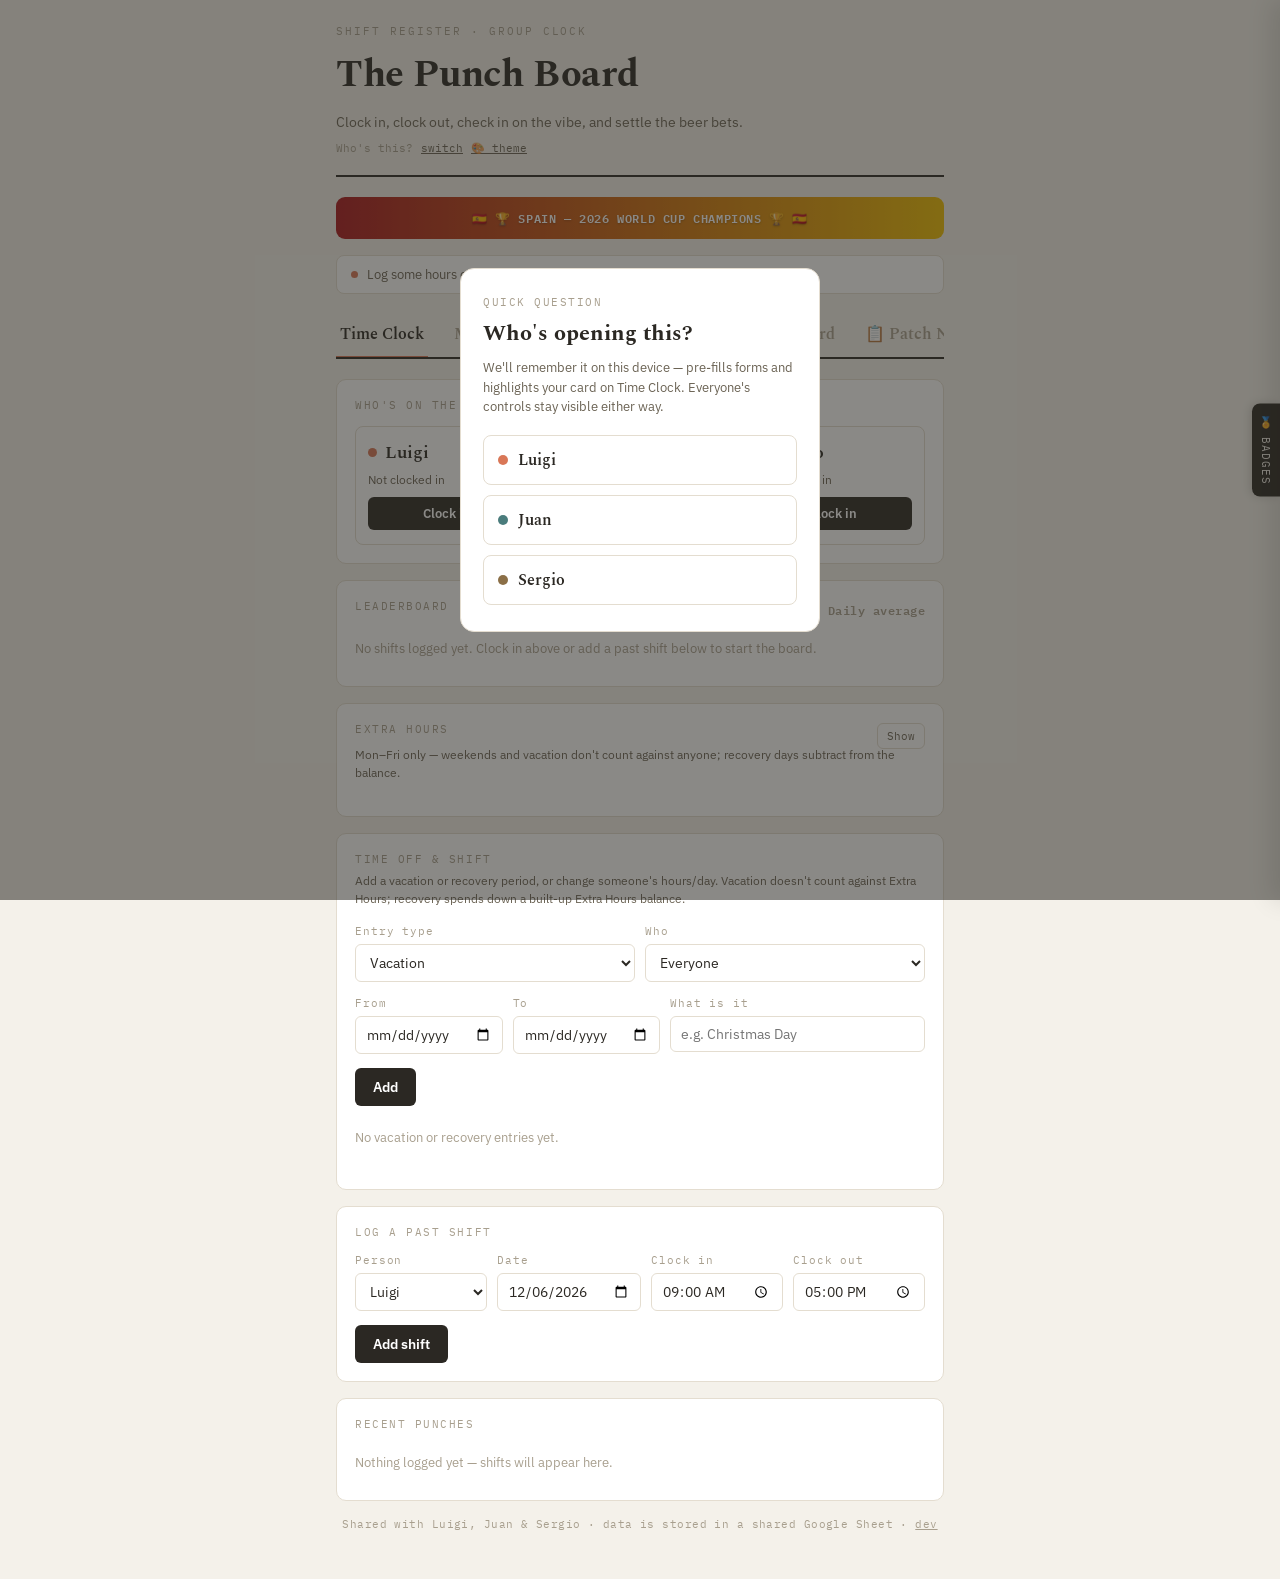
==== index.html @ 7b1d25f5 "Add files via upload" ====
<!DOCTYPE html>
<html lang="en">
<head>
<meta charset="UTF-8" />
<meta name="viewport" content="width=device-width, initial-scale=1.0" />
<title>The Punch Board</title>
<link rel="preconnect" href="https://fonts.googleapis.com">
<link rel="preconnect" href="https://fonts.gstatic.com" crossorigin>
<link href="https://fonts.googleapis.com/css2?family=IBM+Plex+Mono:wght@500;600&family=IBM+Plex+Sans:wght@400;500;600&family=Spectral:wght@600;700&display=swap" rel="stylesheet">
<script>
(function () {
  try {
    var t = localStorage.getItem('punchboard-theme');
    if (t && t !== 'classic') document.documentElement.setAttribute('data-theme', t);
  } catch (e) {}
})();
</script>
<link rel="stylesheet" href="styles.css">
</head>
<body>
<div class="page">

  <div id="config-banner" class="config-banner" style="display:none;"></div>

  <header>
    <div class="eyebrow">SHIFT REGISTER · GROUP CLOCK</div>
    <h1 id="app-title">The Punch Board<span id="mastery-badge" style="display:none;" title="Every badge earned, by everyone."> 🏅</span></h1>
    <div class="sub">Clock in, clock out, check in on the vibe, and settle the beer bets.</div>
    <div class="whoami-row">
      <span id="whoami-text">—</span>
      <button class="whoami-switch" id="whoami-switch-btn">switch</button>
      <button class="whoami-switch" id="theme-switch-btn">🎨 theme</button>
    </div>
  </header>

  <div class="champion-banner" id="champion-banner">🇪🇸 🏆 SPAIN — 2026 WORLD CUP CHAMPIONS 🏆 🇪🇸</div>
  <div class="birthday-banner" id="birthday-banner" style="display:none;"></div>

  <div class="pulse-banner">
    <span class="pulse-dot"></span>
    <span class="pulse-text" id="pulse-text">Loading crew pulse…</span>
  </div>

  <div class="main-tabs">
    <div class="main-tab active" id="tab-time">Time Clock</div>
    <div class="main-tab" id="tab-mood">Mood Tracker<span class="tab-dot" id="mood-tab-dot"></span></div>
    <div class="main-tab" id="tab-awards">Crew Awards</div>
    <div class="main-tab" id="tab-bets">🎯 Wager Board</div>
    <div class="main-tab" id="tab-patchnotes">📋 Patch Notes</div>
    <div class="main-tab" id="tab-support">🎫 Support</div>
    <div class="main-tab" id="tab-vault">Misc</div>
  </div>

  <!-- ===================== TIME CLOCK ===================== -->
  <div class="view active" id="view-time">

    <section class="panel">
      <div class="panel-label">WHO'S ON THE CLOCK</div>
      <div class="person-row" id="person-row"></div>
    </section>

    <section class="panel">
      <div class="leader-header-row">
        <div class="panel-label">LEADERBOARD</div>
        <div class="toggle-group">
          <button class="toggle-btn active" id="toggle-lifetime">Lifetime</button>
          <button class="toggle-btn" id="toggle-month">This month</button>
          <button class="toggle-btn" id="toggle-ytd">Year to date</button>
          <button class="toggle-btn" id="toggle-average">Daily average</button>
        </div>
      </div>
      <div id="leaderboard"></div>
    </section>

    <section class="panel">
      <div class="leader-header-row">
        <div class="panel-label">EXTRA HOURS</div>
        <button class="archive-btn" id="overtime-toggle-btn">Show</button>
      </div>
      <div class="panel-sub">Mon–Fri only — weekends and vacation don't count against anyone; recovery days subtract from the balance.</div>
      <div id="overtime-content" style="display:none;">
        <div class="toggle-group" id="overtime-period-toggle" style="margin-bottom:14px;">
          <button class="toggle-btn active" data-period="thisMonth">This month</button>
          <button class="toggle-btn" data-period="lastMonth">Last month</button>
          <button class="toggle-btn" data-period="ytd">Year to date</button>
        </div>
        <div id="overtime-rows"></div>
      </div>
    </section>

    <section class="panel">
      <div class="panel-label">TIME OFF &amp; SHIFT</div>
      <div class="panel-sub">Add a vacation or recovery period, or change someone's hours/day. Vacation doesn't count against Extra Hours; recovery spends down a built-up Extra Hours balance.</div>
      <div class="form-row">
        <div class="form-field">
          <label class="form-label">Entry type</label>
          <select id="entry-type-input">
            <option value="vacation">Vacation</option>
            <option value="recovery">Recovery hours</option>
            <option value="shift">Shift change (hours/day)</option>
          </select>
        </div>
        <div class="form-field">
          <label class="form-label">Who</label>
          <select id="entry-person-input">
            <option value="All">Everyone</option>
            <option value="Luigi">Luigi</option>
            <option value="Juan">Juan</option>
            <option value="Sergio">Sergio</option>
          </select>
        </div>
      </div>

      <div id="entry-fields-timeoff" class="form-row">
        <div class="form-field">
          <label class="form-label">From</label>
          <input type="date" id="holiday-start-input" />
        </div>
        <div class="form-field">
          <label class="form-label">To</label>
          <input type="date" id="holiday-end-input" />
        </div>
        <div class="form-field" style="flex: 2 1 200px;">
          <label class="form-label">What is it</label>
          <input type="text" id="holiday-label-input" placeholder="e.g. Christmas Day" />
        </div>
      </div>

      <div id="entry-fields-shift" class="form-row" style="display:none;">
        <div class="form-field">
          <label class="form-label">New hours/day</label>
          <input type="number" id="shift-hours-input" min="1" max="24" step="0.5" value="8" />
        </div>
        <div class="form-field">
          <label class="form-label">Effective</label>
          <select id="shift-effective-input">
            <option value="now">From today onward</option>
            <option value="past">Starting from a past date</option>
          </select>
        </div>
        <div class="form-field" id="shift-past-date-field" style="display:none;">
          <label class="form-label">Start date</label>
          <input type="date" id="shift-past-date-input" />
        </div>
      </div>

      <button class="add-btn" id="add-entry-btn">Add</button>
      <div id="holiday-list" style="margin-top:14px;"></div>
      <div id="shift-list" style="margin-top:14px;"></div>
    </section>

    <section class="panel">
      <div class="panel-label">LOG A PAST SHIFT</div>
      <div class="form-row">
        <div class="form-field">
          <label class="form-label">Person</label>
          <select id="manual-person">
            <option value="Luigi">Luigi</option>
            <option value="Juan">Juan</option>
            <option value="Sergio">Sergio</option>
          </select>
        </div>
        <div class="form-field">
          <label class="form-label">Date</label>
          <input type="date" id="manual-date" />
        </div>
        <div class="form-field">
          <label class="form-label">Clock in</label>
          <input type="time" id="manual-start" value="09:00" />
        </div>
        <div class="form-field">
          <label class="form-label">Clock out</label>
          <input type="time" id="manual-end" value="17:00" />
        </div>
      </div>
      <button class="add-btn" id="add-shift-btn">Add shift</button>
    </section>

    <section class="panel">
      <div class="panel-label">RECENT PUNCHES</div>
      <div id="recent-log"></div>
    </section>

  </div>

  <!-- ===================== MOOD TRACKER ===================== -->
  <div class="view" id="view-mood">

    <div class="nudge-card" id="mood-nudge-card">
      <span class="nudge-text" id="mood-nudge-text">You haven't checked in today — 10 seconds, three taps.</span>
      <button class="nudge-dismiss" id="mood-nudge-dismiss" title="Dismiss for today">✕</button>
    </div>

    <section class="panel">
      <div class="panel-label">TODAY'S CHECK-IN</div>
      <div class="person-tabs" id="mood-person-tabs"></div>

      <div class="rating-block">
        <div class="rating-head"><span class="rating-title">Energy</span><span class="rating-hint">wiped out → wired</span></div>
        <div class="rating-scale" id="scale-energy"></div>
      </div>
      <div class="rating-block">
        <div class="rating-head"><span class="rating-title">Stress</span><span class="rating-hint">calm → frazzled</span></div>
        <div class="rating-scale" id="scale-stress"></div>
      </div>
      <div class="rating-block">
        <div class="rating-head"><span class="rating-title">Happiness</span><span class="rating-hint">rough → great</span></div>
        <div class="rating-scale" id="scale-happiness"></div>
      </div>

      <div class="mood-result">
        <div class="mood-score" id="mood-score">—</div>
        <div class="mood-label-wrap">
          <div class="mood-word" id="mood-word">Rate all three to see today's mood</div>
          <div class="mood-formula">avg(energy, happiness, 6 − stress)</div>
        </div>
      </div>
      <button class="add-btn" id="save-checkin-btn">Save today's check-in</button>
    </section>

    <section class="panel">
      <div class="panel-label">LOG A PAST DAY</div>
      <div class="panel-sub">Forgot yesterday? Log it here — same three ratings, any date.</div>
      <div class="form-row">
        <div class="form-field">
          <label class="form-label">Person</label>
          <select id="backfill-person">
            <option>Luigi</option><option>Juan</option><option>Sergio</option>
          </select>
        </div>
        <div class="form-field">
          <label class="form-label">Date</label>
          <input type="date" id="backfill-date" />
        </div>
      </div>
      <div class="form-row">
        <div class="form-field">
          <label class="form-label">Energy</label>
          <div class="mini-scale" id="mini-energy"></div>
        </div>
        <div class="form-field">
          <label class="form-label">Stress</label>
          <div class="mini-scale" id="mini-stress"></div>
        </div>
        <div class="form-field">
          <label class="form-label">Happiness</label>
          <div class="mini-scale" id="mini-happiness"></div>
        </div>
      </div>
      <button class="add-btn" id="backfill-btn">Save day</button>
    </section>

    <section class="panel">
      <div class="month-header-row">
        <div class="month-title" id="cal-month-title">—</div>
        <div class="month-avg">Shown avg: <b id="cal-avg">—</b> / 5</div>
      </div>
      <div class="panel-sub">Pick one, two, or all three — the calendar averages whoever's selected, per day.</div>
      <div class="filter-chips" id="filter-chips"></div>
      <div class="cal-grid" id="cal-grid"></div>
      <div class="legend">
        <div class="legend-item"><span class="legend-swatch" style="background:#E0503C"></span> Rough</div>
        <div class="legend-item"><span class="legend-swatch" style="background:#F2A03D"></span> Okay</div>
        <div class="legend-item"><span class="legend-swatch" style="background:#8FBF5C"></span> Good</div>
        <div class="legend-item"><span class="legend-swatch" style="background:#2E9B5C"></span> Great</div>
        <div class="legend-item"><span class="legend-swatch" style="background:#F0EBE1"></span> No check-in</div>
        <div class="legend-item"><span class="legend-swatch" style="background:#F2A03D; border-radius:50%; width:6px; height:6px;"></span> Holiday</div>
      </div>
    </section>

    <section class="panel">
      <div class="panel-label">LAST 7 DAYS · WHOLE CREW</div>
      <div id="strip-list"></div>
    </section>

  </div>

  <!-- ===================== CREW AWARDS ===================== -->
  <div class="view" id="view-awards">
    <section class="panel">
      <div class="panel-label">THIS MONTH'S SUPERLATIVES</div>
      <div class="panel-sub">Computed automatically from everyone's check-ins and punches.</div>
      <div id="awards-list"></div>
    </section>
    <section class="panel">
      <div class="panel-label">CHECK-IN STREAKS</div>
      <div class="panel-sub">Consecutive days logged, ending today.</div>
      <div id="streak-list"></div>
    </section>

    <section class="panel">
      <div class="leader-header-row">
        <div class="panel-label">RECAP</div>
        <div class="toggle-group">
          <button class="toggle-btn active" id="toggle-recap-week">This week</button>
          <button class="toggle-btn" id="toggle-recap-month">This month</button>
          <button class="toggle-btn" id="toggle-recap-ytd">Year to date</button>
        </div>
      </div>
      <div class="panel-sub" id="recap-range">Last 7 days</div>
      <div class="recap-grid" id="recap-grid"></div>
    </section>

    <section class="panel">
      <div class="panel-label">FACT OF THE DAY</div>
      <div class="fact-card">
        <span class="fact-icon">💡</span>
        <span class="fact-text" id="fact-of-day">Loading…</span>
      </div>
      <div style="display:flex; gap:8px; margin-top:10px;">
        <button class="archive-btn" id="fact-like-btn">👍 0</button>
        <button class="archive-btn" id="fact-dislike-btn">👎 0</button>
      </div>
    </section>

    <section class="panel">
      <div class="leader-header-row">
        <div class="panel-label">RANDOM ANIMAL</div>
        <button class="archive-btn" id="animal-pic-retry-btn">🔄 New photo</button>
      </div>
      <div class="animal-pic-wrap" id="animal-pic-wrap">
        <span class="empty-state">loading photo…</span>
      </div>
    </section>
  </div>

  <!-- ===================== WAGER BOARD (football bets + goals) ===================== -->
  <div class="view" id="view-bets">

    <section class="panel">
      <div class="panel-label">BEER SCOREBOARD</div>
      <div class="panel-sub">One round of beers per exact score guessed correctly. The World Cup winner guess alone is worth a full day of free beers.</div>
      <div id="bets-scoreboard"></div>
    </section>

    <section class="panel">
      <div class="panel-label">MATCHES · GUESS THE SCORE</div>
      <div class="panel-sub">Not just who wins — the exact final score. Enter the real result once the match ends.</div>
      <div id="match-list"></div>
    </section>

    <section class="panel">
      <div class="leader-header-row">
        <div class="panel-label" id="add-bet-label">ADD A MATCH</div>
        <button class="archive-btn" id="bet-type-toggle-btn">📝 Switch to custom bet</button>
      </div>
      <div class="panel-sub" id="add-bet-sub">For the semis, final, or anything else worth a bet.</div>

      <div id="football-add-fields">
        <div class="form-row">
          <div class="form-field">
            <label class="form-label">Team A</label>
            <input type="text" id="new-match-teamA" placeholder="e.g. France" />
          </div>
          <div class="form-field">
            <label class="form-label">Team B</label>
            <input type="text" id="new-match-teamB" placeholder="e.g. Morocco" />
          </div>
        </div>
      </div>

      <div id="custom-add-fields" style="display:none;">
        <div class="form-row">
          <div class="form-field" style="flex: 1 1 100%;">
            <label class="form-label">Question</label>
            <input type="text" id="new-match-question" placeholder="e.g. How many wins will the Lakers get this month?" />
          </div>
        </div>
      </div>

      <div class="form-row">
        <div class="form-field">
          <label class="form-label">Date / round</label>
          <input type="text" id="new-match-date" placeholder="e.g. Semifinal, Jul 15" />
        </div>
      </div>
      <button class="add-btn" id="add-match-btn">Add bet</button>
    </section>

    <div id="wc-winner-toggle-row" style="margin-bottom:16px;">
      <button class="archive-btn" id="wc-winner-toggle-btn">Show World Cup winner guess</button>
    </div>

    <div id="wc-winner-wrap">
      <section class="panel">
        <div class="panel-label">GUESS THE WORLD CUP WINNER</div>
        <div class="panel-sub">Worth a full day of free beers. Enter the real winner once the final's done.</div>
        <div id="winner-predict"></div>
        <div class="form-row" style="margin-top:6px;">
          <div class="form-field">
            <label class="form-label">Actual World Cup winner</label>
            <input type="text" id="actual-winner-input" placeholder="Enter once the final is played" />
          </div>
        </div>
        <div style="display:flex; gap:10px; align-items:center;">
          <button class="add-btn" id="save-winner-btn">Save winner</button>
          <button class="archive-btn" id="archive-winner-btn">Archive &amp; hide</button>
        </div>
        <div id="winner-result" style="margin-top:10px; font-size:13px; color: var(--muted);"></div>
        <div id="world-cup-history" style="margin-top:14px;"></div>
      </section>
    </div>

    <section class="panel">
      <div class="panel-label">🎯 GOAL TRACKER</div>
      <div class="panel-sub">Shared goals like "Audit 2026" — everyone logs their own progress, percentages update automatically.</div>
      <div class="form-row">
        <div class="form-field">
          <label class="form-label">Category</label>
          <input type="text" id="goal-category-input" list="goal-category-datalist" placeholder="e.g. Certifications" />
          <datalist id="goal-category-datalist"></datalist>
        </div>
        <div class="form-field">
          <label class="form-label">Type</label>
          <select id="goal-mode-input">
            <option value="completion">Completion (x of y)</option>
            <option value="target">Target number</option>
          </select>
        </div>
      </div>
      <div class="form-row">
        <div class="form-field" style="flex: 2 1 200px;">
          <label class="form-label">Goal name</label>
          <input type="text" id="goal-name-input" placeholder="e.g. Audit 2026" />
        </div>
        <div class="form-field">
          <label class="form-label">Unit (optional)</label>
          <input type="text" id="goal-unit-input" placeholder="e.g. hours, $, reps" />
        </div>
      </div>
      <button class="add-btn" id="add-goal-btn">Add goal</button>

      <div class="panel-label" style="margin-top:20px; margin-bottom:8px;">📊 PROGRESS CHART</div>
      <div id="goal-chart"></div>

      <div style="display:flex; gap:8px; margin-top:18px;">
        <button class="archive-btn" id="goal-expand-all-btn">Expand all</button>
        <button class="archive-btn" id="goal-collapse-all-btn">Collapse all</button>
      </div>
      <div id="goal-list" style="margin-top:10px;"></div>
      <button class="archive-btn" id="toggle-archived-goals-btn" style="margin-top:10px;">Show archived goals</button>
      <div id="archived-goal-list" style="margin-top:12px; display:none;"></div>
    </section>

  </div>

  <!-- ===================== PATCH NOTES ===================== -->
  <div class="view" id="view-patchnotes">
    <section class="panel">
      <div class="panel-label">📋 PATCH NOTES</div>
      <div class="panel-sub">A running log of what's changed in The Punch Board, so nobody has to wonder "wait, when did that show up?"</div>
      <div class="form-row">
        <div class="form-field">
          <label class="form-label">Category</label>
          <input type="text" id="patch-category-input" list="patch-category-datalist" placeholder="e.g. Features" />
          <datalist id="patch-category-datalist"></datalist>
        </div>
        <div class="form-field">
          <label class="form-label">Date</label>
          <input type="date" id="patch-date-input" />
        </div>
      </div>
      <div class="form-row">
        <div class="form-field" style="flex: 1 1 100%;">
          <label class="form-label">Title</label>
          <input type="text" id="patch-title-input" placeholder="e.g. Added holiday tracking" />
        </div>
      </div>
      <div class="form-row">
        <div class="form-field" style="flex: 1 1 100%;">
          <label class="form-label">Details</label>
          <textarea id="patch-details-input" rows="3" placeholder="What changed, one line per item is fine" style="border:1px solid var(--line); border-radius:6px; padding:8px 10px; font-size:14px; font-family:'IBM Plex Sans',sans-serif; width:100%; resize:vertical;"></textarea>
        </div>
      </div>
      <div style="display:flex; gap:10px; align-items:center;">
        <button class="add-btn" id="add-patch-btn">Add patch note</button>
        <button class="archive-btn" id="cancel-patch-edit-btn" style="display:none;">Cancel edit</button>
      </div>
      <div style="display:flex; gap:8px; margin-top:16px;">
        <button class="archive-btn" id="patch-expand-all-btn">Expand all</button>
        <button class="archive-btn" id="patch-collapse-all-btn">Collapse all</button>
      </div>
      <div id="patch-notes-list" style="margin-top:10px;"></div>
    </section>
  </div>

  <!-- ===================== SUPPORT (tickets + suggestions) ===================== -->
  <div class="view" id="view-support">

    <section class="panel">
      <div class="leader-header-row">
        <div class="panel-label">🎫 TICKET LOG</div>
        <button class="archive-btn" id="ticket-log-toggle-btn">Show</button>
      </div>
      <div class="panel-sub">Hit a problem and figured it out? Log it here — question stays visible, tap it to reveal how it got solved.</div>
      <div id="ticket-log-content" style="display:none;">
        <div class="form-row">
          <div class="form-field">
            <label class="form-label">Category</label>
            <input type="text" id="ticket-category-input" list="ticket-category-datalist" placeholder="e.g. Login issues" />
            <datalist id="ticket-category-datalist"></datalist>
          </div>
          <div class="form-field">
            <label class="form-label">Who</label>
            <select id="ticket-person-input">
              <option value="Luigi">Luigi</option>
              <option value="Juan">Juan</option>
              <option value="Sergio">Sergio</option>
            </select>
          </div>
        </div>
        <div class="form-row">
          <div class="form-field" style="flex: 1 1 100%;">
            <label class="form-label">The issue</label>
            <input type="text" id="ticket-issue-input" placeholder="e.g. Clock-in button froze on Sergio's phone" />
          </div>
        </div>
        <div class="form-row">
          <div class="form-field" style="flex: 1 1 100%;">
            <label class="form-label">How it was solved</label>
            <textarea id="ticket-resolution-input" rows="3" placeholder="What fixed it" style="border:1px solid var(--line); border-radius:6px; padding:8px 10px; font-size:14px; font-family:'IBM Plex Sans',sans-serif; width:100%; resize:vertical;"></textarea>
          </div>
        </div>
        <div style="display:flex; gap:10px; align-items:center;">
          <button class="add-btn" id="add-ticket-btn">Log ticket</button>
          <button class="archive-btn" id="cancel-ticket-edit-btn" style="display:none;">Cancel edit</button>
        </div>
        <div style="display:flex; gap:8px; margin-top:16px;">
          <button class="archive-btn" id="ticket-expand-all-btn">Expand all</button>
          <button class="archive-btn" id="ticket-collapse-all-btn">Collapse all</button>
        </div>
        <div id="ticket-list" style="margin-top:10px;"></div>
      </div>
    </section>

    <section class="panel">
      <div class="panel-label">💡 SUGGESTION BOX</div>
      <div class="panel-sub">Got an idea for a new feature? Drop it here — nobody has to wonder if it got lost in a group chat.</div>
      <div class="form-row">
        <div class="form-field">
          <label class="form-label">Who</label>
          <select id="suggestion-person-input">
            <option value="Luigi">Luigi</option>
            <option value="Juan">Juan</option>
            <option value="Sergio">Sergio</option>
          </select>
        </div>
      </div>
      <div class="form-row">
        <div class="form-field" style="flex: 1 1 100%;">
          <label class="form-label">Suggestion</label>
          <textarea id="suggestion-text-input" rows="2" placeholder="e.g. Add a dark mode" style="border:1px solid var(--line); border-radius:6px; padding:8px 10px; font-size:14px; font-family:'IBM Plex Sans',sans-serif; width:100%; resize:vertical;"></textarea>
        </div>
      </div>
      <button class="add-btn" id="add-suggestion-btn">Add suggestion</button>
      <div id="suggestion-list" style="margin-top:16px;"></div>
      <button class="archive-btn" id="toggle-done-suggestions-btn" style="margin-top:10px;">Show done suggestions</button>
      <div id="done-suggestion-list" style="margin-top:12px; display:none;"></div>
    </section>

  </div>

  <!-- ===================== MISC ===================== -->
  <div class="view" id="view-vault">

    <div id="vault-unlocked">

      <section class="panel">
        <div class="panel-label">🧪 ALPHA: DECISION ROULETTE</div>
        <div class="panel-sub">Experimental — nothing here is saved yet, this is just a quick spin. Type a decision, hit spin, one of the options gets picked.</div>
        <div class="form-row">
          <div class="form-field" style="flex: 1 1 100%;">
            <label class="form-label">Who's in the spin?</label>
            <div id="roulette-people-checks" style="display:flex; gap:16px; flex-wrap:wrap; margin-top:2px;"></div>
          </div>
        </div>
        <div class="form-row">
          <div class="form-field" style="flex: 2 1 200px;">
            <label class="form-label">Add a custom option (optional)</label>
            <input type="text" id="roulette-custom-input" placeholder="e.g. Pizza" />
          </div>
        </div>
        <button class="archive-btn" id="roulette-add-custom-btn">Add option</button>
        <div id="roulette-custom-list" style="margin-top:10px;"></div>
        <div class="form-row" style="margin-top:12px;">
          <div class="form-field" style="flex: 1 1 100%;">
            <label class="form-label">What's the decision?</label>
            <input type="text" id="roulette-question-input" placeholder="e.g. Who takes out the trash tonight" />
          </div>
        </div>
        <button class="add-btn" id="roulette-spin-btn">Spin</button>
        <div id="roulette-result" style="margin-top:16px;"></div>
      </section>

      <section class="panel">
        <div class="panel-label">🧪 ALPHA: QUICK POLL</div>
        <div class="panel-sub">Experimental — for quick crew decisions. Everyone can vote, results update live.</div>
        <div class="form-row">
          <div class="form-field" style="flex: 1 1 100%;">
            <label class="form-label">Question</label>
            <input type="text" id="poll-question-input" placeholder="e.g. Pizza or tacos Friday?" />
          </div>
        </div>
        <div class="form-row">
          <div class="form-field">
            <label class="form-label">Option 1</label>
            <input type="text" id="poll-option-0-input" placeholder="e.g. Pizza" />
          </div>
          <div class="form-field">
            <label class="form-label">Option 2</label>
            <input type="text" id="poll-option-1-input" placeholder="e.g. Tacos" />
          </div>
        </div>
        <div class="form-row">
          <div class="form-field">
            <label class="form-label">Option 3 (optional)</label>
            <input type="text" id="poll-option-2-input" placeholder="" />
          </div>
          <div class="form-field">
            <label class="form-label">Option 4 (optional)</label>
            <input type="text" id="poll-option-3-input" placeholder="" />
          </div>
        </div>
        <button class="add-btn" id="add-poll-btn">Create poll</button>
        <div id="poll-list" style="margin-top:16px;"></div>
        <button class="archive-btn" id="toggle-closed-polls-btn" style="margin-top:10px;">Show closed polls</button>
        <div id="closed-poll-list" style="margin-top:12px; display:none;"></div>
      </section>

    </div>

  </div>

  <footer id="app-footer">Shared with Luigi, Juan &amp; Sergio · data is stored in a shared Google Sheet · <a href="dev.html" style="color:inherit; text-decoration:underline;">dev</a></footer>
</div>

<div class="identity-modal" id="identity-modal">
  <div class="identity-card">
    <div class="identity-eyebrow">QUICK QUESTION</div>
    <div class="identity-title">Who's opening this?</div>
    <div class="identity-sub">We'll remember it on this device — pre-fills forms and highlights your card on Time Clock. Everyone's controls stay visible either way.</div>
    <div class="identity-options" id="identity-options"></div>
  </div>
</div>

<div class="identity-modal" id="theme-modal">
  <div class="identity-card">
    <div class="identity-eyebrow">APPEARANCE</div>
    <div class="identity-title">Pick a theme</div>
    <div class="identity-sub">Just for you, on this device — everyone can pick their own without affecting anyone else.</div>
    <div class="identity-options" id="theme-options"></div>
    <button class="egg-close-btn" id="theme-modal-close-btn" style="margin-top:14px; width:100%;">Close</button>
  </div>
</div>

<div class="egg-modal" id="egg-modal">
  <div class="egg-card">
    <div class="egg-eyebrow" id="egg-eyebrow">🏅 BADGE EARNED</div>
    <div class="egg-title" id="egg-title">Nice work.</div>
    <div class="egg-message" id="egg-message">—</div>
    <button class="egg-close-btn" id="egg-close-btn">Close</button>
  </div>
</div>

<button class="egg-drawer-toggle" id="egg-drawer-toggle">🏅 BADGES</button>
<button class="missing-days-ribbon left" id="missing-days-ribbon-left" style="display:none;"></button>
<button class="missing-days-ribbon right" id="missing-days-ribbon-right" style="display:none;"></button>
<div class="egg-drawer" id="egg-drawer">
  <div class="egg-drawer-head">
    <div class="egg-drawer-title">Badges</div>
    <button class="egg-drawer-close" id="egg-drawer-close">✕</button>
  </div>
  <div class="egg-drawer-sub">10 crew badges, earned through real stats — hours logged, streaks, beers won, and more. Dots show who's earned each one; tap "Show progress" to see how close everyone is.</div>
  <div id="mastery-drawer-banner" style="display:none;"></div>
  <div id="egg-drawer-list"></div>
</div>

<script src="core.js" defer></script>
<script src="timeclock-mood.js" defer></script>
<script src="awards-wager.js" defer></script>
<script src="misc-support.js" defer></script>
<script src="goals-eggs2-init.js" defer></script>
</body>
</html>
---- styles.css ----
/* The Punch Board — stylesheet, split out of index.html for size/maintainability. */

  :root {
    --bg: #F4F1EA;
    --ink: #2B2823;
    --muted: #6B6354;
    --faint: #A89F8E;
    --line: #E4DDD0;
    --track: #F0EBE1;
    --luigi: #D97757;
    --juan: #4A7C7C;
    --sergio: #8B6F47;
  }
  /* Alternate themes — swap the page's core palette only (backgrounds,
     text, borders). Person colors stay constant across all themes so
     everyone's still instantly recognizable. Picked per-device via
     localStorage, so each person can choose their own without
     affecting anyone else. */
  html[data-theme="ocean"] {
    --bg: #EEF3F5; --ink: #1F3A4D; --muted: #52707F; --faint: #94ADB8;
    --line: #D3E1E6; --track: #E3EDF0;
  }
  html[data-theme="forest"] {
    --bg: #EFF3EC; --ink: #223626; --muted: #55705C; --faint: #9CB39F;
    --line: #D6E2D3; --track: #E6EEE3;
  }
  html[data-theme="sunset"] {
    --bg: #FBF0EA; --ink: #4A2A22; --muted: #8C6154; --faint: #C7A395;
    --line: #F0DAD0; --track: #F6E7DF;
  }
  * { box-sizing: border-box; }
  body {
    margin: 0;
    font-family: 'IBM Plex Sans', Arial, sans-serif;
    background: var(--bg);
    color: var(--ink);
  }
  .page {
    max-width: 640px;
    margin: 0 auto;
    padding: 24px 16px 48px;
  }
  header {
    margin-bottom: 20px;
    padding-bottom: 20px;
    border-bottom: 2px solid var(--ink);
  }
  .eyebrow {
    font-family: 'IBM Plex Mono', monospace;
    font-size: 11px;
    letter-spacing: 0.18em;
    color: var(--faint);
    margin-bottom: 8px;
  }
  h1 {
    font-family: 'Spectral', Georgia, serif;
    font-size: 38px;
    font-weight: 700;
    margin: 0 0 8px 0;
    letter-spacing: -0.01em;
  }
  .sub { font-size: 14px; color: var(--muted); line-height: 1.5; }

  /* top-level app switcher */
  .main-tabs {
    display: flex; gap: 0; margin-bottom: 20px; border-bottom: 2px solid var(--ink);
    overflow-x: auto;
  }
  .main-tab {
    padding: 10px 4px; margin-right: 22px; font-family: 'Spectral', Georgia, serif;
    font-size: 16px; font-weight: 600; color: var(--faint); cursor: pointer;
    border-bottom: 3px solid transparent; margin-bottom: -2px; transition: color 0.15s ease;
    white-space: nowrap;
  }
  .main-tab.active { color: var(--ink); border-bottom-color: var(--luigi); }
  .view { display: none; }
  .view.active { display: block; }

  .panel {
    background: #FFFFFF;
    border: 1px solid var(--line);
    border-radius: 10px;
    padding: 18px;
    margin-bottom: 16px;
  }
  .panel-label {
    font-family: 'IBM Plex Mono', monospace;
    font-size: 11px;
    letter-spacing: 0.14em;
    color: var(--faint);
    margin-bottom: 14px;
  }
  .panel-sub { font-size: 12px; color: var(--muted); margin: -8px 0 16px; line-height: 1.5; }

  .person-row { display: flex; gap: 10px; flex-wrap: wrap; }
  .person-card {
    flex: 1 1 140px;
    min-width: 140px;
    border: 1.5px solid var(--line);
    border-radius: 8px;
    padding: 12px 12px 14px;
    display: flex;
    flex-direction: column;
    gap: 6px;
    transition: background 0.2s ease, border-color 0.2s ease;
  }
  .person-name {
    font-family: 'Spectral', Georgia, serif;
    font-size: 18px;
    font-weight: 600;
    display: flex;
    align-items: center;
    gap: 8px;
  }
  .dot { width: 9px; height: 9px; border-radius: 50%; display: inline-block; flex-shrink: 0; }
  .shift-info { font-size: 12px; color: var(--muted); }
  .shift-elapsed {
    font-family: 'IBM Plex Mono', monospace;
    font-size: 20px;
    font-weight: 600;
    margin: 2px 0 4px;
  }
  .action-btn {
    border: none;
    border-radius: 6px;
    color: #fff;
    font-size: 13px;
    font-weight: 600;
    padding: 8px 12px;
    cursor: pointer;
    margin-top: 4px;
    transition: transform 0.12s ease;
    font-family: inherit;
  }
  .action-btn:active { transform: scale(0.97) translateY(1px); }

  .leader-header-row {
    display: flex;
    justify-content: space-between;
    align-items: center;
    margin-bottom: 4px;
  }
  .toggle-group { display: flex; gap: 14px; flex-wrap: wrap; row-gap: 6px; }
  .toggle-btn {
    background: none;
    border: none;
    border-bottom: 2px solid transparent;
    font-size: 12px;
    font-weight: 600;
    letter-spacing: 0.04em;
    padding: 0 0 4px;
    cursor: pointer;
    font-family: 'IBM Plex Mono', monospace;
    color: var(--faint);
    transition: color 0.2s ease, border-color 0.2s ease;
  }
  .toggle-btn.active { color: var(--ink); border-color: var(--ink); }

  .leaderboard-list { display: flex; flex-direction: column; gap: 16px; }
  .leader-row { display: flex; gap: 12px; align-items: flex-start; }
  .leader-rank {
    font-family: 'Spectral', Georgia, serif;
    font-size: 22px;
    font-weight: 700;
    color: #D9D2C4;
    width: 24px;
    text-align: right;
    flex-shrink: 0;
    padding-top: 2px;
  }
  .leader-main { flex: 1; }
  .leader-top-line {
    display: flex;
    justify-content: space-between;
    align-items: baseline;
    margin-bottom: 6px;
  }
  .leader-name { font-family: 'Spectral', Georgia, serif; font-size: 17px; font-weight: 600; }
  .leader-value { font-family: 'IBM Plex Mono', monospace; font-size: 15px; font-weight: 600; }
  .leader-suffix { font-size: 11px; color: var(--faint); font-weight: 400; }
  .bar-track { height: 6px; background: var(--track); border-radius: 3px; overflow: hidden; }
  .bar-fill { height: 100%; border-radius: 3px; transition: width 0.6s cubic-bezier(0.22,1,0.36,1); }
  .leader-meta {
    font-size: 11px; color: var(--faint); margin-top: 6px;
    font-family: 'IBM Plex Mono', monospace;
  }

  .empty-state { font-size: 13px; color: var(--faint); line-height: 1.6; padding: 8px 0; }

  .form-row { display: flex; gap: 10px; flex-wrap: wrap; margin-bottom: 14px; }
  .form-field { display: flex; flex-direction: column; gap: 6px; flex: 1 1 120px; }
  .form-label {
    font-size: 11px; letter-spacing: 0.08em; color: var(--faint);
    font-family: 'IBM Plex Mono', monospace;
  }
  select, input {
    border: 1px solid var(--line);
    border-radius: 6px;
    padding: 8px 10px;
    font-size: 14px;
    font-family: 'IBM Plex Sans', sans-serif;
    background: #fff;
    color: var(--ink);
    width: 100%;
  }
  .add-btn {
    border: none; border-radius: 6px; background: var(--ink); color: #fff;
    font-size: 14px; font-weight: 600; padding: 10px 18px; cursor: pointer;
    font-family: inherit;
  }
  .add-btn:disabled { opacity: 0.5; cursor: default; }

  .log-list { display: flex; flex-direction: column; gap: 2px; }
  .log-row {
    display: flex; align-items: center; gap: 10px; padding: 8px 6px;
    border-radius: 6px; font-size: 13px; transition: background 0.15s ease;
  }
  .log-row:hover { background: #FAF6EF; }
  .log-dot { width: 8px; height: 8px; border-radius: 50%; flex-shrink: 0; }
  .log-person { font-weight: 600; width: 60px; flex-shrink: 0; }
  .log-date {
    color: var(--faint); width: 52px; font-family: 'IBM Plex Mono', monospace;
    font-size: 12px; flex-shrink: 0;
  }
  .log-times { flex: 1; font-family: 'IBM Plex Mono', monospace; font-size: 12px; color: var(--muted); }
  .log-duration { font-family: 'IBM Plex Mono', monospace; font-weight: 600; font-size: 13px; }
  .delete-btn {
    background: none; border: none; color: #D9D2C4; cursor: pointer;
    font-size: 13px; padding: 0 2px; flex-shrink: 0;
  }

  footer {
    text-align: center; font-size: 11px; color: var(--faint);
    font-family: 'IBM Plex Mono', monospace; letter-spacing: 0.04em; margin-top: 8px;
  }

  .config-banner {
    background: #FFF4E6; border: 1px solid #F0C896; border-radius: 8px;
    padding: 14px 16px; margin-bottom: 16px; font-size: 13px; line-height: 1.6;
  }
  .config-banner code {
    background: #FAEFE0; padding: 2px 5px; border-radius: 4px; font-size: 12px;
  }

  @keyframes pulse-dot { 0%, 100% { opacity: 1; } 50% { opacity: 0.3; } }
  .pulsing { animation: pulse-dot 1.6s ease-in-out infinite; }

  /* mood tracker */
  .person-tabs { display: flex; gap: 8px; margin-bottom: 18px; }
  .person-tab {
    flex: 1; text-align: center; padding: 8px 6px; border-radius: 7px;
    border: 1.5px solid var(--line); background: #fff; cursor: pointer;
    font-family: 'Spectral', Georgia, serif; font-weight: 600; font-size: 14px;
    color: var(--muted); transition: all 0.15s ease;
  }
  .person-tab.active { color: #fff; border-color: transparent; }

  .rating-block { margin-bottom: 18px; }
  .rating-head { display: flex; justify-content: space-between; align-items: baseline; margin-bottom: 8px; }
  .rating-title { font-size: 13px; font-weight: 600; }
  .rating-hint { font-size: 11px; color: var(--faint); font-family: 'IBM Plex Mono', monospace; }
  .rating-scale { display: flex; gap: 6px; }
  .rating-dot {
    flex: 1; height: 34px; border-radius: 7px; border: 1.5px solid var(--line);
    background: #fff; cursor: pointer; font-size: 15px; display: flex;
    align-items: center; justify-content: center; transition: all 0.15s ease;
  }
  .rating-dot.selected { border-color: transparent; color: #fff; transform: translateY(-1px); }

  .mood-result {
    display: flex; align-items: center; gap: 14px; padding: 14px;
    background: var(--track); border-radius: 8px; margin: 4px 0 14px;
  }
  .mood-score {
    font-family: 'Spectral', Georgia, serif; font-size: 30px; font-weight: 700;
    width: 60px; text-align: center; flex-shrink: 0;
  }
  .mood-label-wrap { flex: 1; }
  .mood-word { font-weight: 600; font-size: 14px; margin-bottom: 2px; }
  .mood-formula { font-size: 11px; color: var(--faint); font-family: 'IBM Plex Mono', monospace; }

  .mini-scale { display: flex; gap: 6px; }
  .mini-dot {
    flex: 1; height: 30px; border-radius: 6px; border: 1.5px solid var(--line);
    background: #fff; cursor: pointer; font-size: 13px; display: flex;
    align-items: center; justify-content: center; transition: all 0.15s ease;
  }
  .mini-dot.selected { border-color: transparent; color: #fff; }

  .month-header-row { display: flex; justify-content: space-between; align-items: center; margin-bottom: 10px; }
  .month-title { font-family: 'Spectral', Georgia, serif; font-size: 16px; font-weight: 600; }
  .month-avg { font-family: 'IBM Plex Mono', monospace; font-size: 12px; color: var(--muted); }
  .month-avg b { color: var(--ink); font-size: 14px; }

  .filter-chips { display: flex; gap: 8px; margin-bottom: 16px; flex-wrap: wrap; }
  .chip {
    padding: 6px 13px; border-radius: 999px; border: 1.5px solid var(--line);
    background: #fff; font-size: 12px; font-weight: 600; cursor: pointer;
    font-family: 'IBM Plex Mono', monospace; color: var(--muted); transition: all 0.15s ease;
  }
  .chip.selected { color: #fff; border-color: transparent; }

  .cal-grid { display: grid; grid-template-columns: repeat(7, 1fr); gap: 5px; }
  .cal-dow { font-size: 10px; text-align: center; color: var(--faint); font-family: 'IBM Plex Mono', monospace; padding-bottom: 2px; }
  .cal-cell {
    aspect-ratio: 1; border-radius: 6px; display: flex; align-items: center;
    justify-content: center; font-size: 11px; font-family: 'IBM Plex Mono', monospace;
    position: relative;
  }
  .cal-cell.empty { visibility: hidden; }
  .cal-cell.no-data { background: var(--track); color: var(--faint); }
  .cal-cell.today { box-shadow: inset 0 0 0 1.5px var(--ink); }

  .legend { display: flex; gap: 14px; margin-top: 14px; flex-wrap: wrap; }
  .legend-item { display: flex; align-items: center; gap: 5px; font-size: 11px; color: var(--muted); font-family: 'IBM Plex Mono', monospace; }
  .legend-swatch { width: 10px; height: 10px; border-radius: 3px; }

  .heatmap-dow-row, .heatmap-row { display: flex; align-items: center; gap: 4px; margin-bottom: 4px; }
  .heatmap-name-spacer, .heatmap-name { width: 56px; flex: 0 0 56px; font-size: 11px; font-family: 'IBM Plex Mono', monospace; color: var(--muted); }
  .heatmap-dow-label { flex: 1; text-align: center; font-size: 10px; color: var(--faint); font-family: 'IBM Plex Mono', monospace; }
  .heatmap-cell {
    flex: 1;
    height: 26px;
    border-radius: 5px;
    display: flex;
    align-items: center;
    justify-content: center;
    font-size: 9px;
    font-family: 'IBM Plex Mono', monospace;
    color: rgba(0,0,0,0.55);
  }

  .strip-row { display: flex; align-items: center; gap: 10px; padding: 8px 0; border-bottom: 1px solid var(--line); }
  .strip-row:last-child { border-bottom: none; }
  .strip-name { width: 56px; font-weight: 600; font-size: 13px; flex-shrink: 0; }
  .strip-dots { display: flex; gap: 4px; flex: 1; }
  .strip-dot { flex: 1; height: 22px; border-radius: 4px; }
  .strip-avg { font-family: 'IBM Plex Mono', monospace; font-size: 12px; width: 32px; text-align: right; flex-shrink: 0; }

  /* crew awards */
  .award-row { display: flex; align-items: center; gap: 14px; padding: 12px 0; border-bottom: 1px solid var(--line); }
  .award-row:last-child { border-bottom: none; }
  .award-icon {
    width: 42px; height: 42px; border-radius: 10px; flex-shrink: 0; display: flex;
    align-items: center; justify-content: center; font-size: 20px;
  }
  .award-body { flex: 1; }
  .award-title { font-family: 'Spectral', Georgia, serif; font-weight: 600; font-size: 14px; margin-bottom: 2px; }
  .award-detail { font-size: 12px; color: var(--muted); }
  .award-winner {
    font-family: 'IBM Plex Mono', monospace; font-size: 12px; font-weight: 600;
    padding: 3px 10px; border-radius: 999px; color: #fff; flex-shrink: 0;
  }
  .streak-row { display: flex; align-items: center; gap: 12px; padding: 10px 0; border-bottom: 1px solid var(--line); }
  .streak-row:last-child { border-bottom: none; }
  .streak-name { flex: 1; font-weight: 600; font-size: 14px; font-family: 'Spectral', Georgia, serif; }
  .streak-flames { font-size: 15px; letter-spacing: 1px; }
  .streak-count { font-family: 'IBM Plex Mono', monospace; font-size: 13px; color: var(--muted); width: 64px; text-align: right; }

  .hours-row { margin-bottom: 14px; }
  .hours-top-line { display: flex; justify-content: space-between; align-items: baseline; margin-bottom: 6px; }
  .hours-name { font-family: 'Spectral', Georgia, serif; font-weight: 600; font-size: 14px; }
  .hours-value { font-family: 'IBM Plex Mono', monospace; font-size: 13px; font-weight: 600; }
  .hours-bar-track { height: 6px; background: var(--track); border-radius: 3px; overflow: hidden; }
  .hours-bar-fill { height: 100%; border-radius: 3px; }

  /* football bets */
  .beer-row { margin-bottom: 14px; }
  .beer-top-line { display: flex; justify-content: space-between; align-items: baseline; margin-bottom: 6px; }
  .beer-name { font-family: 'Spectral', Georgia, serif; font-weight: 600; font-size: 14px; display: flex; align-items: center; gap: 6px; }
  .beer-value { font-family: 'IBM Plex Mono', monospace; font-size: 13px; font-weight: 600; }
  .beer-champ-tag {
    font-size: 10px; background: #F2A03D; color: #fff; padding: 2px 7px; border-radius: 999px;
    font-family: 'IBM Plex Mono', monospace; font-weight: 600;
  }
  .match-card { border: 1.5px solid var(--line); border-radius: 9px; padding: 14px; margin-bottom: 12px; }
  .match-card.settled { background: var(--track); border-color: var(--track); }
  .match-top { display: flex; justify-content: space-between; align-items: baseline; margin-bottom: 3px; }
  .match-teams { font-family: 'Spectral', Georgia, serif; font-weight: 600; font-size: 16px; }
  .match-meta { font-size: 11px; color: var(--faint); font-family: 'IBM Plex Mono', monospace; margin-bottom: 12px; }
  .predict-grid { display: flex; flex-direction: column; gap: 8px; margin-bottom: 10px; }
  .predict-row { display: flex; align-items: center; gap: 8px; }
  .predict-name { width: 56px; font-size: 12px; font-weight: 600; flex-shrink: 0; }
  .score-input {
    width: 44px; text-align: center; padding: 6px 4px; border: 1px solid var(--line);
    border-radius: 6px; font-family: 'IBM Plex Mono', monospace; font-size: 14px;
  }
  .score-sep { color: var(--faint); font-size: 13px; }
  .predict-win-badge { font-size: 15px; }
  .result-row { display: flex; align-items: center; gap: 8px; margin-top: 10px; padding-top: 10px; border-top: 1px dashed var(--line); }
  .result-label { font-size: 11px; color: var(--faint); font-family: 'IBM Plex Mono', monospace; letter-spacing: 0.06em; }
  .result-save-btn {
    border: none; border-radius: 6px; background: var(--ink); color: #fff; font-size: 12px;
    font-weight: 600; padding: 6px 12px; cursor: pointer; font-family: inherit; margin-left: auto;
  }
  .settled-tag {
    font-size: 11px; font-family: 'IBM Plex Mono', monospace; color: var(--muted); margin-top: 10px;
    padding-top: 10px; border-top: 1px dashed var(--line);
    display: flex; align-items: center; justify-content: space-between; gap: 10px;
  }
  .archive-btn {
    background: none; border: 1px solid var(--line); border-radius: 6px;
    color: var(--muted); font-size: 11px; font-family: 'IBM Plex Mono', monospace;
    padding: 5px 9px; cursor: pointer; flex-shrink: 0; white-space: nowrap;
  }
  .archive-btn:hover { border-color: var(--faint); color: var(--ink); }

  /* holidays */
  .holiday-row {
    display: flex; align-items: center; gap: 10px; padding: 8px 6px;
    border-radius: 6px; font-size: 13px; transition: background 0.15s ease;
  }
  .holiday-row:hover { background: #FAF6EF; }
  .holiday-date {
    font-family: 'IBM Plex Mono', monospace; font-size: 12px; color: var(--muted);
    width: 68px; flex-shrink: 0;
  }
  .holiday-label { flex: 1; font-weight: 600; }
  .suggestion-text { flex: 1; font-size: 13px; line-height: 1.4; }
  .holiday-today-tag {
    font-size: 10px; font-family: 'IBM Plex Mono', monospace; font-weight: 600;
    color: #fff; background: var(--luigi); padding: 2px 7px; border-radius: 999px; flex-shrink: 0;
  }
  .cal-cell.is-holiday::after {
    content: ''; position: absolute; bottom: 3px; left: 50%; transform: translateX(-50%);
    width: 4px; height: 4px; border-radius: 50%; background: #F2A03D;
  }

  /* vault: patch notes */
  .patch-entry { border-bottom: 1px solid var(--line); padding: 12px 0; }
  .patch-entry:last-child { border-bottom: none; }
  .patch-top-line { display: flex; align-items: baseline; justify-content: space-between; gap: 10px; }
  .patch-date { font-family: 'IBM Plex Mono', monospace; font-size: 11px; color: var(--faint); margin-bottom: 3px; }
  .patch-title { font-family: 'Spectral', Georgia, serif; font-weight: 600; font-size: 14px; }
  .patch-details { font-size: 13px; color: var(--muted); line-height: 1.55; white-space: pre-wrap; margin-top: 4px; }

  /* vault: ticket log (FAQ accordion) */
  .ticket-item {
    border: 1px solid var(--line); border-radius: 8px; margin-bottom: 8px; overflow: hidden;
  }
  .ticket-question {
    display: flex; align-items: center; gap: 10px; padding: 12px 14px;
    cursor: pointer; background: #fff; transition: background 0.15s ease;
  }
  .ticket-question:hover { background: #FAF6EF; }
  .ticket-question-text { flex: 1; font-weight: 600; font-size: 14px; }
  .ticket-chevron {
    font-family: 'IBM Plex Mono', monospace; font-size: 12px; color: var(--faint);
    transition: transform 0.15s ease; flex-shrink: 0;
  }
  .ticket-item.open .ticket-chevron { transform: rotate(90deg); }
  .ticket-answer {
    display: none; padding: 0 14px 14px 34px; font-size: 13px; color: var(--muted);
    line-height: 1.55; white-space: pre-wrap; border-top: 1px dashed var(--line); margin-top: -1px; padding-top: 12px;
  }
  .ticket-item.open .ticket-answer { display: block; }
  .ticket-meta { font-family: 'IBM Plex Mono', monospace; font-size: 11px; color: var(--faint); margin-top: 8px; }

  .winner-pick-row { display: flex; align-items: center; gap: 10px; padding: 7px 0; }
  .winner-pick-name { width: 56px; font-size: 13px; font-weight: 600; flex-shrink: 0; }

  @media (prefers-reduced-motion: reduce) {
    .bar-fill { transition: none; }
    .pulsing { animation: none; }
  }

  /* crew pulse banner */
  /* commemorative: Spain 2026 World Cup champions */
  .champion-banner {
    display: flex; align-items: center; justify-content: center; gap: 10px;
    background: linear-gradient(90deg, #AA151B, #F1BF00 50%, #AA151B);
    background-size: 200% 100%;
    animation: champion-shimmer 6s ease-in-out infinite;
    color: #fff; border-radius: 9px; padding: 11px 14px; margin-bottom: 16px;
    font-family: 'IBM Plex Mono', monospace; font-size: 12px; font-weight: 600;
    letter-spacing: 0.05em; text-align: center; text-shadow: 0 1px 2px rgba(0,0,0,0.25);
  }
  @keyframes champion-shimmer {
    0%, 100% { background-position: 0% 50%; }
    50% { background-position: 100% 50%; }
  }
  @media (prefers-reduced-motion: reduce) {
    .champion-banner { animation: none; }
  }

  /* birthday decoration — toggled from the developer page */
  .birthday-banner {
    display: flex; align-items: center; justify-content: center; gap: 10px;
    background: linear-gradient(90deg, #D9739F, #F2A03D 33%, #8B6FD9 66%, #D9739F);
    background-size: 300% 100%;
    animation: champion-shimmer 8s ease-in-out infinite;
    color: #fff; border-radius: 9px; padding: 11px 14px; margin-bottom: 16px;
    font-family: 'IBM Plex Mono', monospace; font-size: 12px; font-weight: 600;
    letter-spacing: 0.05em; text-align: center; text-shadow: 0 1px 2px rgba(0,0,0,0.25);
  }
  @media (prefers-reduced-motion: reduce) {
    .birthday-banner { animation: none; }
  }
  .birthday-cake-badge { font-size: 13px; margin-left: 2px; }

  .pulse-banner {
    display: flex;
    align-items: center;
    gap: 9px;
    background: #FFFFFF;
    border: 1px solid var(--line);
    border-radius: 8px;
    padding: 10px 14px;
    margin-bottom: 18px;
    font-size: 13px;
    color: var(--muted);
  }
  .pulse-dot {
    width: 7px; height: 7px; border-radius: 50%; flex-shrink: 0;
    background: var(--luigi);
  }
  .pulse-text { transition: opacity 0.35s ease; }
  .pulse-text.fade { opacity: 0; }

  /* weekly recap */
  .recap-grid { display: grid; grid-template-columns: 1fr 1fr; gap: 10px; }
  .recap-item {
    background: var(--track); border-radius: 8px; padding: 10px 12px;
  }
  .recap-item.full { grid-column: 1 / -1; }
  .recap-tag {
    font-family: 'IBM Plex Mono', monospace; font-size: 10px; letter-spacing: 0.08em;
    text-transform: uppercase; color: var(--faint); margin-bottom: 4px;
  }
  .recap-val { font-weight: 600; font-size: 13.5px; line-height: 1.35; }
  .recap-sub { font-size: 11px; color: var(--muted); margin-top: 2px; }

  /* fact of the day */
  .fact-card { display: flex; gap: 12px; align-items: flex-start; }
  .fact-icon { font-size: 18px; line-height: 1; margin-top: 1px; }
  .fact-text { font-size: 14px; line-height: 1.55; color: var(--ink); }

  /* random animal pic */
  .animal-pic-wrap {
    width: 100%; aspect-ratio: 16 / 9; border-radius: 8px; overflow: hidden;
    background: var(--track); display: flex; align-items: center; justify-content: center;
  }
  .animal-pic-wrap img { width: 100%; height: 100%; object-fit: cover; display: block; }

  /* who-are-you identity */
  .whoami-row {
    display: flex; align-items: center; gap: 8px; margin-top: 8px;
    font-family: 'IBM Plex Mono', monospace; font-size: 11px; color: var(--faint);
  }
  .whoami-switch {
    background: none; border: none; color: var(--muted); font-family: inherit;
    font-size: 11px; text-decoration: underline; cursor: pointer; padding: 0;
  }
  .you-badge {
    font-family: 'IBM Plex Mono', monospace; font-size: 9px; letter-spacing: 0.08em;
    color: var(--muted); background: var(--track); padding: 2px 7px; border-radius: 999px;
    margin-left: auto;
  }
  .person-card.is-you { box-shadow: 0 0 0 2px var(--ink); }
  .egg-medal { font-size: 13px; margin-left: 2px; }
  .person-card.egg-master-mine { box-shadow: 0 0 0 2px #F2A03D; }
  .egg-master-detail {
    font-family: 'IBM Plex Mono', monospace; font-size: 10px; font-weight: 600;
    color: #C98A3D; margin-top: -2px; margin-bottom: 6px;
  }

  .identity-modal {
    position: fixed; inset: 0; background: rgba(43,40,35,0.55);
    display: none; align-items: center; justify-content: center;
    padding: 20px; z-index: 1000;
  }
  .identity-card {
    background: #fff; border-radius: 14px; padding: 26px 22px; max-width: 360px;
    width: 100%; border: 1px solid var(--line);
  }
  .identity-eyebrow {
    font-family: 'IBM Plex Mono', monospace; font-size: 11px; letter-spacing: 0.14em;
    color: var(--faint); margin-bottom: 8px;
  }
  .identity-title {
    font-family: 'Spectral', Georgia, serif; font-size: 22px; font-weight: 700; margin-bottom: 8px;
  }
  .identity-sub { font-size: 13px; color: var(--muted); line-height: 1.5; margin-bottom: 18px; }
  .identity-options { display: flex; flex-direction: column; gap: 10px; }
  .identity-option {
    border: 1.5px solid var(--line); border-radius: 8px; padding: 12px 14px; background: #fff;
    font-family: 'Spectral', Georgia, serif; font-weight: 600; font-size: 16px; cursor: pointer;
    display: flex; align-items: center; gap: 10px; transition: all 0.15s ease; width: 100%;
    text-align: left; color: var(--ink);
  }
  .identity-option:active { transform: scale(0.98); }
  .identity-dot { width: 10px; height: 10px; border-radius: 50%; flex-shrink: 0; }

  /* nudge: unread-style dot on tab label */
  .main-tab { position: relative; }
  .tab-dot {
    display: none;
    width: 7px; height: 7px; border-radius: 50%; background: #E0503C;
    position: absolute; top: 8px; right: -11px;
  }

  /* nudge: dismissible check-in reminder card */
  .nudge-card {
    display: none;
    align-items: center; gap: 12px;
    background: #FFF4E6; border: 1px solid #F0C896; border-radius: 8px;
    padding: 12px 14px; margin-bottom: 16px; font-size: 13px; line-height: 1.5;
  }
  .nudge-card .nudge-text { flex: 1; }
  .nudge-dismiss {
    background: none; border: none; color: var(--muted); cursor: pointer;
    font-size: 16px; line-height: 1; padding: 0 2px; flex-shrink: 0;
  }

  /* secret: tap-sequence easter egg */
  #app-title { cursor: default; user-select: none; }
  .confetti-piece {
    position: fixed; top: -10px; width: 8px; height: 14px; z-index: 1200;
    opacity: 0.95; pointer-events: none;
    animation-name: confetti-fall; animation-timing-function: ease-in;
    animation-fill-mode: forwards;
  }
  @keyframes confetti-fall {
    0% { transform: translateY(0) rotate(0deg); opacity: 1; }
    100% { transform: translateY(105vh) rotate(540deg); opacity: 0.9; }
  }
  .egg-modal {
    position: fixed; inset: 0; background: rgba(43,40,35,0.55);
    display: none; align-items: center; justify-content: center;
    padding: 20px; z-index: 1100;
  }
  .egg-card {
    background: #FFF8EC; border: 1.5px dashed #E0C896; border-radius: 14px;
    padding: 26px 22px; max-width: 360px; width: 100%; text-align: center;
  }
  .egg-eyebrow {
    font-family: 'IBM Plex Mono', monospace; font-size: 11px; letter-spacing: 0.14em;
    color: #C98A3D; margin-bottom: 8px;
  }
  .egg-title {
    font-family: 'Spectral', Georgia, serif; font-size: 22px; font-weight: 700; margin-bottom: 10px;
  }
  .egg-message { font-size: 14px; color: var(--muted); line-height: 1.55; margin-bottom: 18px; }
  .egg-close-btn {
    border: none; border-radius: 6px; background: var(--ink); color: #fff;
    font-size: 13px; font-weight: 600; padding: 9px 16px; cursor: pointer; font-family: inherit;
  }

  /* egg collection drawer */
  .egg-drawer-toggle {
    position: fixed; top: 50%; right: 0; transform: translateY(-50%);
    background: var(--ink); color: var(--bg); border: none;
    padding: 12px 7px; border-radius: 8px 0 0 8px; cursor: pointer;
    font-family: 'IBM Plex Mono', monospace; font-size: 11px; letter-spacing: 0.08em;
    writing-mode: vertical-rl; text-orientation: mixed;
    box-shadow: -2px 0 10px rgba(0,0,0,0.15); z-index: 900;
  }

  /* missing-days warning ribbons — posted from the developer page */
  .missing-days-ribbon {
    position: fixed; top: 22%; transform: translateY(-50%);
    background: #E0503C; color: #fff; border: none; cursor: pointer;
    padding: 12px 7px 22px; font-family: 'IBM Plex Mono', monospace;
    font-size: 10.5px; font-weight: 600; letter-spacing: 0.06em;
    writing-mode: vertical-rl; text-orientation: mixed;
    box-shadow: 0 0 12px rgba(224,80,60,0.35); z-index: 890;
    max-height: 70vh;
  }
  .missing-days-ribbon.left { left: 0; border-radius: 0 8px 8px 0; }
  .missing-days-ribbon.right { right: 0; border-radius: 8px 0 0 8px; }
  .missing-days-ribbon .dismiss-x {
    position: absolute; bottom: 6px; left: 50%; transform: translateX(-50%);
    writing-mode: horizontal-tb; font-size: 11px; opacity: 0.85;
  }

  .egg-drawer {
    position: fixed; top: 0; right: 0; height: 100vh; width: min(320px, 88vw);
    background: var(--bg); border-left: 1px solid var(--line);
    box-shadow: -8px 0 24px rgba(0,0,0,0.12); z-index: 950;
    transform: translateX(100%); transition: transform 0.25s ease;
    overflow-y: auto; padding: 20px 16px 40px;
  }
  .egg-drawer.open { transform: translateX(0); }
  .egg-drawer-head {
    display: flex; align-items: center; justify-content: space-between; margin-bottom: 4px;
  }
  .egg-drawer-title {
    font-family: 'Spectral', Georgia, serif; font-size: 18px; font-weight: 700;
  }
  .egg-drawer-close {
    background: none; border: none; font-size: 18px; color: var(--faint); cursor: pointer; padding: 4px;
  }
  .egg-drawer-sub { font-size: 12px; color: var(--muted); line-height: 1.5; margin-bottom: 16px; }
  .mastery-banner {
    background: linear-gradient(90deg, #F2A03D, #F1D06A, #F2A03D);
    background-size: 200% 100%; animation: champion-shimmer 6s ease-in-out infinite;
    color: #3A2A00; border-radius: 8px; padding: 10px 12px; margin-bottom: 16px;
    font-family: 'IBM Plex Mono', monospace; font-size: 11px; font-weight: 700;
    text-align: center; letter-spacing: 0.03em;
  }
  @media (prefers-reduced-motion: reduce) {
    .mastery-banner { animation: none; }
  }
  .egg-row {
    border: 1px solid var(--line); border-radius: 8px; padding: 12px 14px; margin-bottom: 10px;
    background: #fff;
  }
  .egg-row.found { border-color: #2E9B5C; background: rgba(46,155,92,0.06); }
  .egg-row-top { display: flex; align-items: center; gap: 8px; margin-bottom: 6px; }
  .egg-row-icon { font-size: 15px; flex-shrink: 0; }
  .egg-row-name { font-family: 'Spectral', Georgia, serif; font-weight: 600; font-size: 14px; flex: 1; }
  .egg-row-dots { display: flex; gap: 4px; flex-shrink: 0; }
  .egg-row-dots .egg-mini-dot {
    width: 9px; height: 9px; border-radius: 50%; border: 1.5px solid var(--line); background: #fff;
  }
  .egg-row-dots .egg-mini-dot.got { border-color: transparent; }
  .egg-hint-btn {
    background: none; border: 1px solid var(--line); border-radius: 999px; color: var(--muted);
    font-size: 10px; font-family: 'IBM Plex Mono', monospace; padding: 3px 9px; cursor: pointer;
  }
  .egg-hint-text {
    font-size: 12px; color: var(--muted); margin-top: 8px; padding-top: 8px;
    border-top: 1px dashed var(--line); line-height: 1.5; display: none;
  }
  .egg-hint-text.open { display: block; }

  /* vault: category accordion groups (patch notes + tickets) */
  .category-group { margin-bottom: 12px; }
  .category-header {
    display: flex; align-items: center; gap: 8px; padding: 10px 12px;
    background: var(--track); border-radius: 8px; cursor: pointer;
  }
  .category-header .chevron {
    font-family: 'IBM Plex Mono', monospace; font-size: 11px; color: var(--faint);
    transition: transform 0.15s ease; flex-shrink: 0;
  }
  .category-header.open .chevron { transform: rotate(90deg); }
  .category-name { font-family: 'Spectral', Georgia, serif; font-weight: 600; font-size: 14px; flex: 1; }
  .category-count {
    font-family: 'IBM Plex Mono', monospace; font-size: 11px; color: var(--faint); flex-shrink: 0;
  }
  .category-body { display: none; padding: 10px 2px 0; }
  .category-body.open { display: block; }
  .entry-edit-btn {
    background: none; border: 1px solid var(--line); border-radius: 6px; color: var(--muted);
    font-size: 11px; font-family: 'IBM Plex Mono', monospace; padding: 3px 9px; cursor: pointer; flex-shrink: 0;
  }
  .entry-edit-btn:hover { border-color: var(--faint); color: var(--ink); }
  .entry-category-select {
    border: 1px solid var(--line); border-radius: 6px; color: var(--muted);
    font-size: 11px; font-family: 'IBM Plex Mono', monospace; padding: 3px 4px;
    background: #fff; cursor: pointer; max-width: 110px; flex-shrink: 0;
  }

  /* goal tracker */
  .goal-card { border: 1.5px solid var(--line); border-radius: 9px; padding: 14px; margin-bottom: 12px; }
  .goal-card.archived { background: var(--track); border-color: var(--track); }
  .goal-top { display: flex; align-items: baseline; justify-content: space-between; gap: 10px; margin-bottom: 12px; }
  .goal-name { font-family: 'Spectral', Georgia, serif; font-weight: 600; font-size: 16px; }
  .goal-btn-row { display: flex; gap: 6px; flex-shrink: 0; }
  .goal-progress-row { margin-bottom: 12px; }
  .goal-progress-top { display: flex; align-items: center; gap: 8px; margin-bottom: 6px; }
  .goal-progress-name { width: 56px; font-size: 12px; font-weight: 600; flex-shrink: 0; }
  .goal-progress-inputs { display: flex; align-items: center; gap: 4px; flex-shrink: 0; }
  .goal-progress-pct {
    font-family: 'IBM Plex Mono', monospace; font-size: 12px; font-weight: 600;
    margin-left: auto; flex-shrink: 0;
  }
  .goal-chart-card {
    padding-bottom: 16px; margin-bottom: 16px; border-bottom: 1px solid var(--line);
  }
  .goal-chart-card:last-child { border-bottom: none; margin-bottom: 0; padding-bottom: 0; }
  .goal-chart-title {
    font-family: 'Spectral', Georgia, serif; font-weight: 600; font-size: 14px; margin-bottom: 10px;
  }
  .goal-chart-donuts { display: flex; gap: 18px; flex-wrap: wrap; }
  .goal-chart-donut-item {
    text-align: center; font-family: 'IBM Plex Mono', monospace; font-size: 11px; width: 64px;
  }
  .roulette-spinning {
    font-family: 'Spectral', Georgia, serif; font-weight: 700; font-size: 32px;
    text-align: center; padding: 18px 0; transition: color 0.1s ease;
  }
  .roulette-caption {
    text-align: center; font-family: 'IBM Plex Mono', monospace; font-size: 12px;
    color: var(--muted); margin-top: 4px;
  }
  .roulette-check-item {
    display: flex; align-items: center; gap: 6px; font-size: 13px; font-weight: 600; cursor: pointer;
  }
  .roulette-chip {
    display: inline-flex; align-items: center; gap: 7px; background: var(--track);
    border-radius: 999px; padding: 4px 6px 4px 12px; font-size: 12px; margin: 0 6px 6px 0;
  }
  .roulette-chip button {
    background: none; border: none; color: var(--faint); cursor: pointer; font-size: 13px;
    padding: 2px 4px; line-height: 1;
  }
  .poll-question { font-family: 'Spectral', Georgia, serif; font-weight: 600; font-size: 15px; margin-bottom: 10px; }
  .poll-option-row {
    border: 1.5px solid var(--line); border-radius: 8px; padding: 8px 10px; margin-bottom: 8px; cursor: pointer;
  }
  .poll-option-row:hover { border-color: var(--faint); }
  .poll-option-row.voted-mine { border-color: var(--ink); }
  .poll-option-top { display: flex; align-items: center; justify-content: space-between; margin-bottom: 5px; }
  .poll-option-label { font-size: 13px; font-weight: 600; }
  .poll-option-count { font-family: 'IBM Plex Mono', monospace; font-size: 11px; color: var(--muted); }
  .poll-voter-dots { display: flex; gap: 3px; margin-top: 5px; }
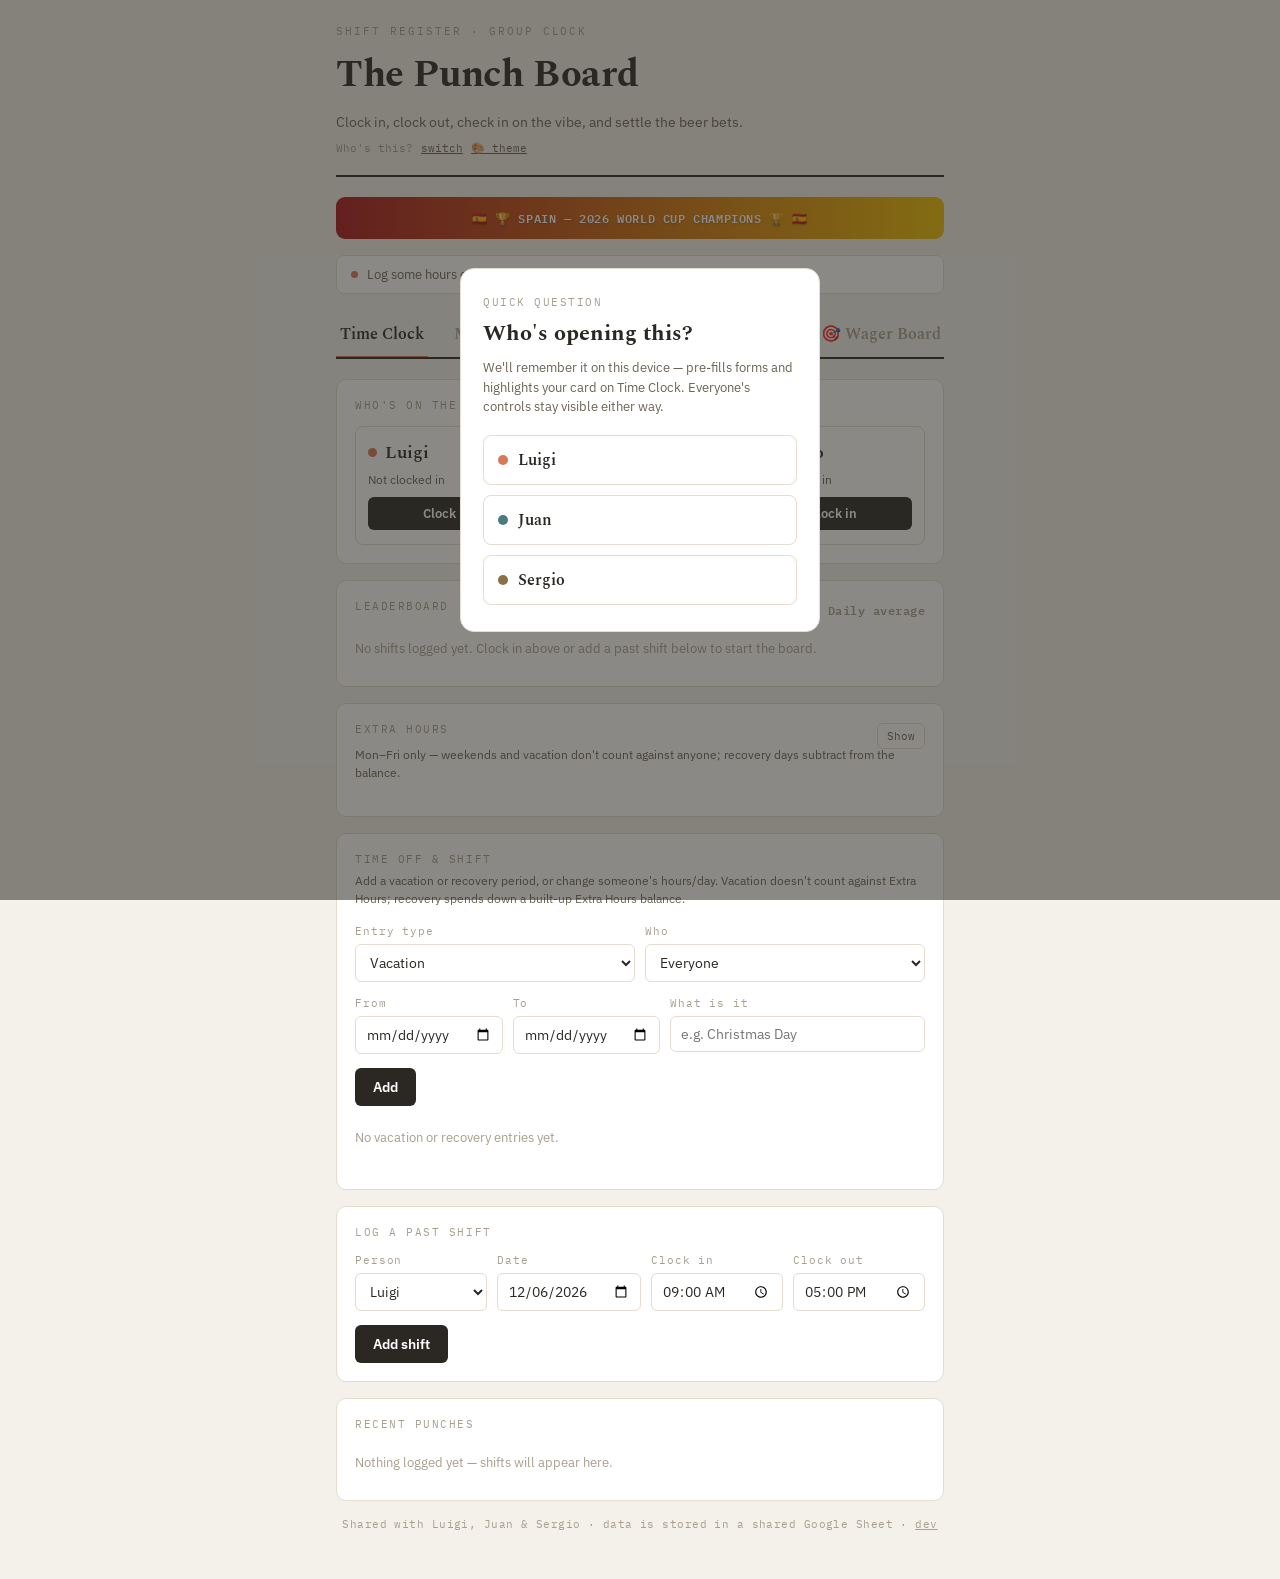
==== commit ad2aecca: "Add files via upload" ====
--- a/index.html
+++ b/index.html
@@ -24,7 +24,7 @@
 
   <header>
     <div class="eyebrow">SHIFT REGISTER · GROUP CLOCK</div>
-    <h1 id="app-title">The Punch Board<span id="mastery-badge" style="display:none;" title="Every badge earned, by everyone."> 🏅</span></h1>
+    <h1 id="app-title">The Punch Board</h1>
     <div class="sub">Clock in, clock out, check in on the vibe, and settle the beer bets.</div>
     <div class="whoami-row">
       <span id="whoami-text">—</span>
@@ -45,6 +45,7 @@
     <div class="main-tab active" id="tab-time">Time Clock</div>
     <div class="main-tab" id="tab-mood">Mood Tracker<span class="tab-dot" id="mood-tab-dot"></span></div>
     <div class="main-tab" id="tab-awards">Crew Awards</div>
+    <div class="main-tab" id="tab-badges">🏅 Badges</div>
     <div class="main-tab" id="tab-bets">🎯 Wager Board</div>
     <div class="main-tab" id="tab-patchnotes">📋 Patch Notes</div>
     <div class="main-tab" id="tab-support">🎫 Support</div>
@@ -324,6 +325,20 @@
     </section>
   </div>
 
+  <!-- ===================== BADGES ===================== -->
+  <div class="view" id="view-badges">
+    <section class="panel">
+      <div class="panel-label">BADGE CASE</div>
+      <div class="panel-sub">Real milestones from actually using the app — no hunting, no hidden mechanism. Use it and these unlock themselves.</div>
+      <div id="badge-case-rows"></div>
+    </section>
+    <section class="panel">
+      <div class="panel-label">ALL BADGES</div>
+      <div class="panel-sub">Dots show who on the crew has earned each one.</div>
+      <div id="badge-list"></div>
+    </section>
+  </div>
+
   <!-- ===================== WAGER BOARD (football bets + goals) ===================== -->
   <div class="view" id="view-bets">
 
@@ -653,27 +668,17 @@
   </div>
 </div>
 
-<div class="egg-modal" id="egg-modal">
+<div class="egg-modal" id="badge-modal">
   <div class="egg-card">
-    <div class="egg-eyebrow" id="egg-eyebrow">🏅 BADGE EARNED</div>
-    <div class="egg-title" id="egg-title">Nice work.</div>
-    <div class="egg-message" id="egg-message">—</div>
-    <button class="egg-close-btn" id="egg-close-btn">Close</button>
+    <div class="egg-eyebrow" id="badge-eyebrow">🏅 BADGE EARNED</div>
+    <div class="egg-title" id="badge-title">Nice work.</div>
+    <div class="egg-message" id="badge-message">—</div>
+    <button class="egg-close-btn" id="badge-close-btn">Close</button>
   </div>
 </div>
 
-<button class="egg-drawer-toggle" id="egg-drawer-toggle">🏅 BADGES</button>
 <button class="missing-days-ribbon left" id="missing-days-ribbon-left" style="display:none;"></button>
 <button class="missing-days-ribbon right" id="missing-days-ribbon-right" style="display:none;"></button>
-<div class="egg-drawer" id="egg-drawer">
-  <div class="egg-drawer-head">
-    <div class="egg-drawer-title">Badges</div>
-    <button class="egg-drawer-close" id="egg-drawer-close">✕</button>
-  </div>
-  <div class="egg-drawer-sub">10 crew badges, earned through real stats — hours logged, streaks, beers won, and more. Dots show who's earned each one; tap "Show progress" to see how close everyone is.</div>
-  <div id="mastery-drawer-banner" style="display:none;"></div>
-  <div id="egg-drawer-list"></div>
-</div>
 
 <script src="core.js" defer></script>
 <script src="timeclock-mood.js" defer></script>
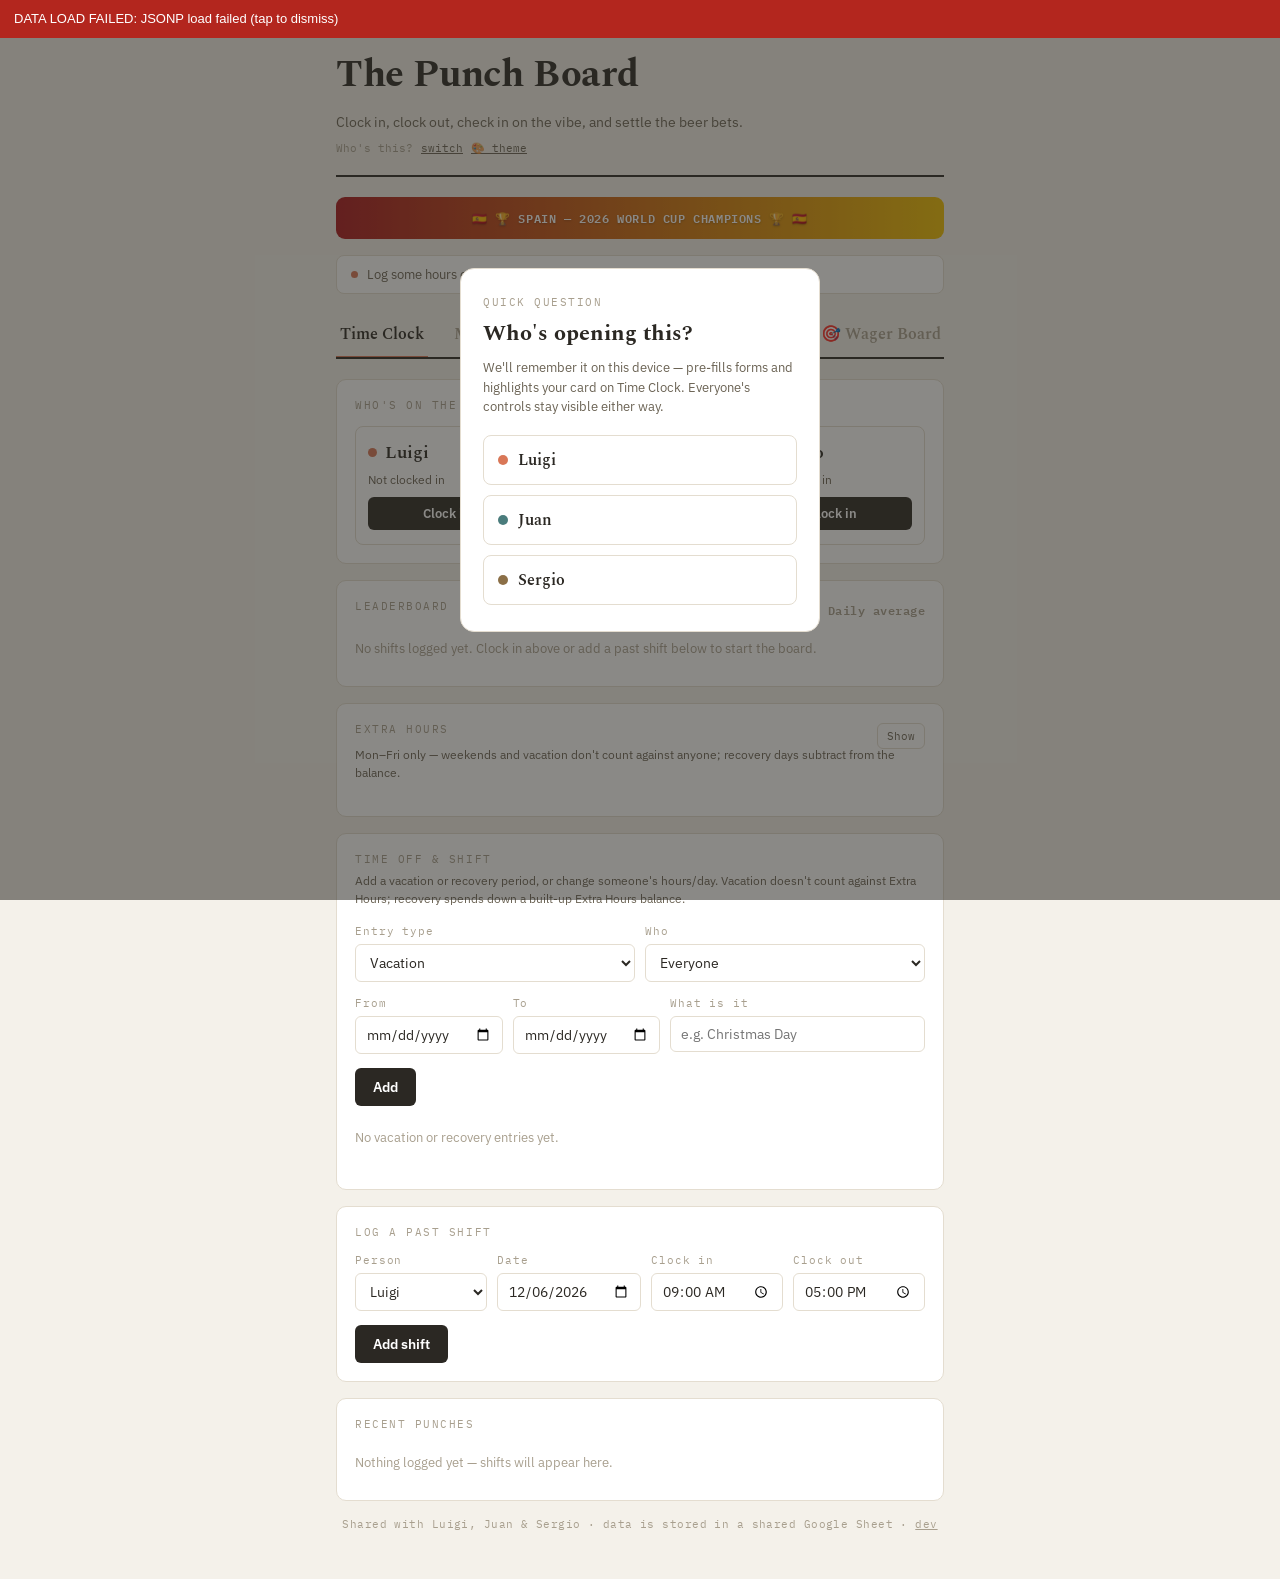
==== commit 0edf7dda: "Add files via upload" ====
--- a/index.html
+++ b/index.html
@@ -279,6 +279,16 @@
   <!-- ===================== CREW AWARDS ===================== -->
   <div class="view" id="view-awards">
     <section class="panel">
+      <div class="panel-label">🫠 WEEKLY GRIND</div>
+      <div class="panel-sub">Hours punched since Monday. Whoever's ahead is the one who needs a hobby. 🪦 counts the weeks they lost their life to the job.</div>
+      <div id="weekly-race-rows"></div>
+    </section>
+    <section class="panel">
+      <div class="panel-label">⏰ ARRIVAL BOARD</div>
+      <div class="panel-sub">Average clock-in time over the last 30 days. Earliest gets the worm; latest gets the snail.</div>
+      <div id="arrival-board-rows"></div>
+    </section>
+    <section class="panel">
       <div class="panel-label">THIS MONTH'S SUPERLATIVES</div>
       <div class="panel-sub">Computed automatically from everyone's check-ins and punches.</div>
       <div id="awards-list"></div>
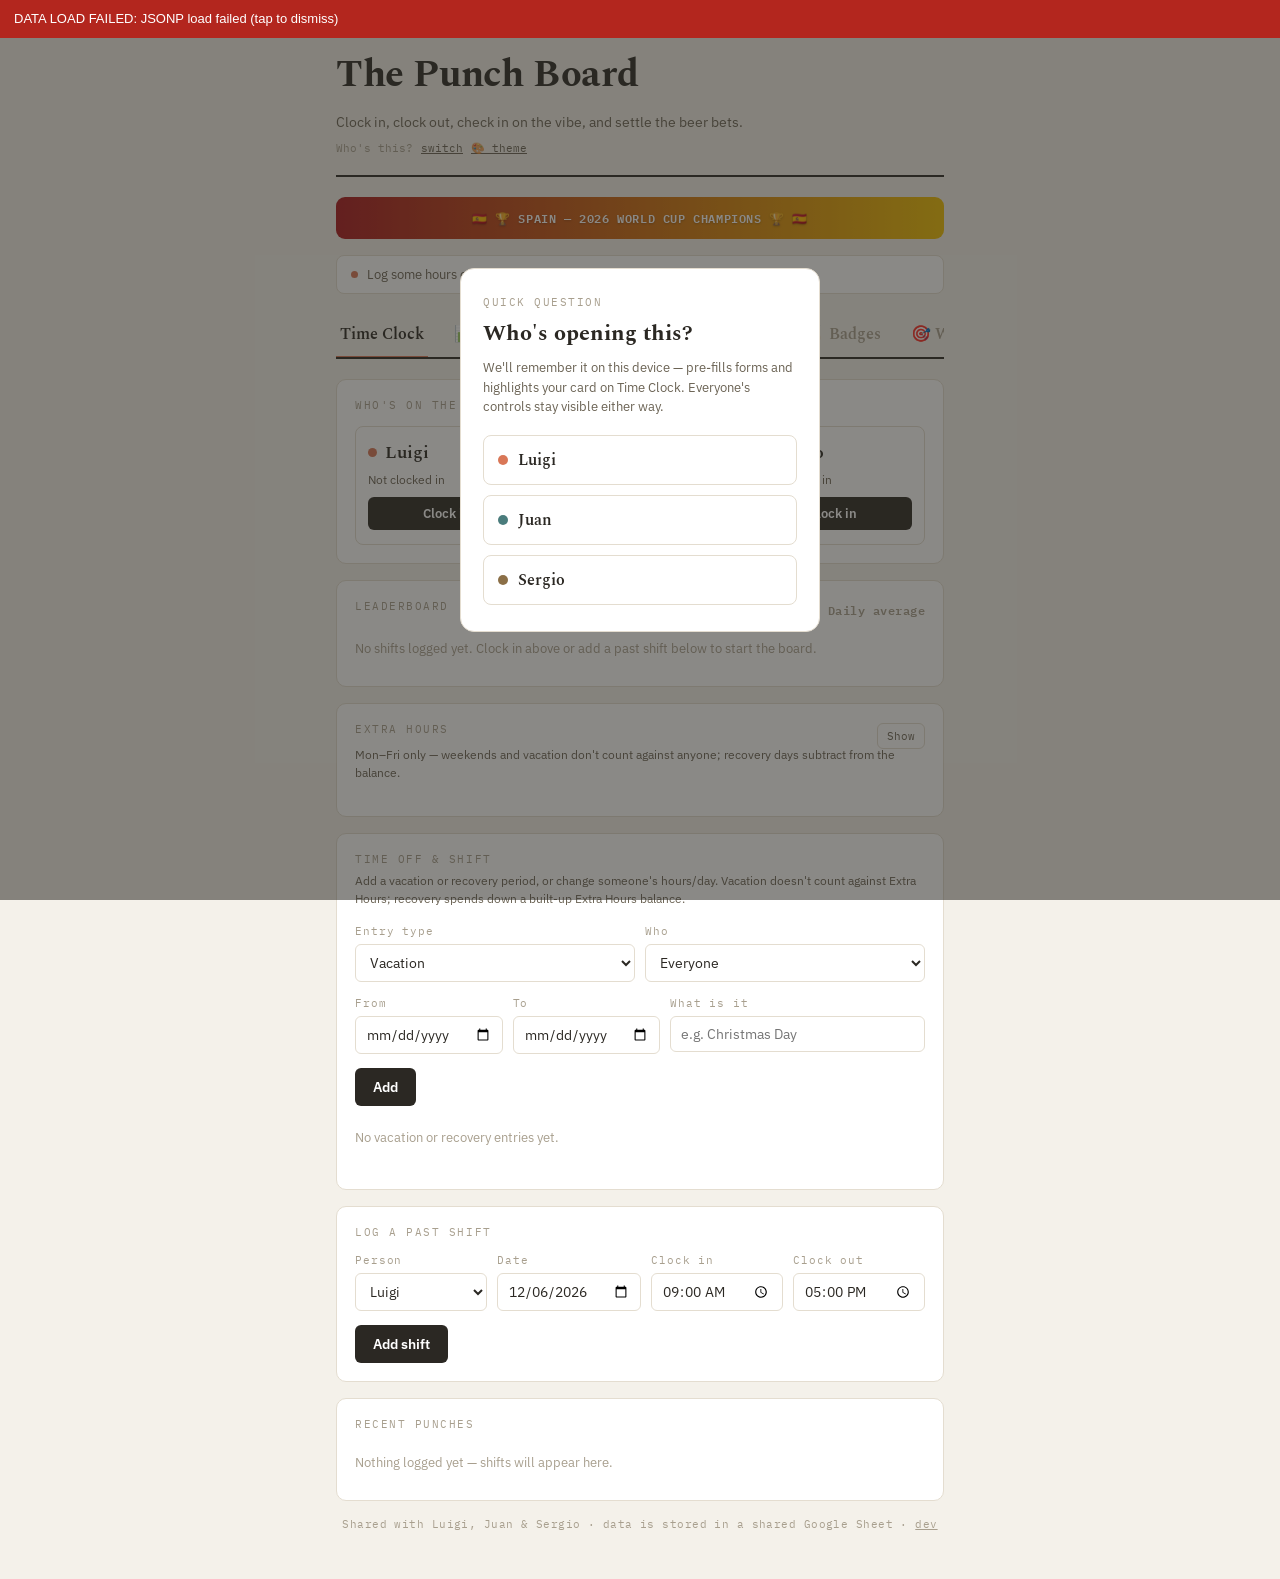
==== commit e1d1bb9a: "Add files via upload" ====
--- a/index.html
+++ b/index.html
@@ -43,6 +43,7 @@
 
   <div class="main-tabs">
     <div class="main-tab active" id="tab-time">Time Clock</div>
+    <div class="main-tab" id="tab-stats">📊 Stats</div>
     <div class="main-tab" id="tab-mood">Mood Tracker<span class="tab-dot" id="mood-tab-dot"></span></div>
     <div class="main-tab" id="tab-awards">Crew Awards</div>
     <div class="main-tab" id="tab-badges">🏅 Badges</div>
@@ -180,6 +181,40 @@
     <section class="panel">
       <div class="panel-label">RECENT PUNCHES</div>
       <div id="recent-log"></div>
+    </section>
+
+  </div>
+
+  <!-- ===================== STATS ===================== -->
+  <div class="view" id="view-stats">
+
+    <section class="panel">
+      <div class="panel-label">PERIOD</div>
+      <div class="toggle-group" id="stats-period-toggle">
+        <button class="toggle-btn active" data-period="thisMonth">This month</button>
+        <button class="toggle-btn" data-period="lastMonth">Last month</button>
+        <button class="toggle-btn" data-period="ytd">Year to date</button>
+      </div>
+    </section>
+
+    <section class="panel">
+      <div class="panel-label">WORK RATIO</div>
+      <div class="panel-sub">Hours logged as a % of what each person is scheduled to work (vacation excluded, shift changes respected). The line marks 100%.</div>
+      <div id="ratio-rows"></div>
+    </section>
+
+    <section class="panel">
+      <div class="panel-label">HOURS TREND</div>
+      <div class="panel-sub">Weekly totals over the last 8 weeks, with a 4-week forecast (dashed) based on each person's current trend.</div>
+      <div id="trend-chart"></div>
+      <div class="legend" id="trend-legend"></div>
+      <div id="trend-forecast" style="margin-top:12px;"></div>
+    </section>
+
+    <section class="panel">
+      <div class="panel-label">DAY-OF-WEEK HEATMAP</div>
+      <div class="panel-sub">Average hours logged per weekday over the last 8 weeks — spot coverage gaps.</div>
+      <div id="heatmap-rows"></div>
     </section>
 
   </div>
@@ -694,6 +729,7 @@
 <script src="timeclock-mood.js" defer></script>
 <script src="awards-wager.js" defer></script>
 <script src="misc-support.js" defer></script>
+<script src="stats.js" defer></script>
 <script src="goals-eggs2-init.js" defer></script>
 </body>
 </html>
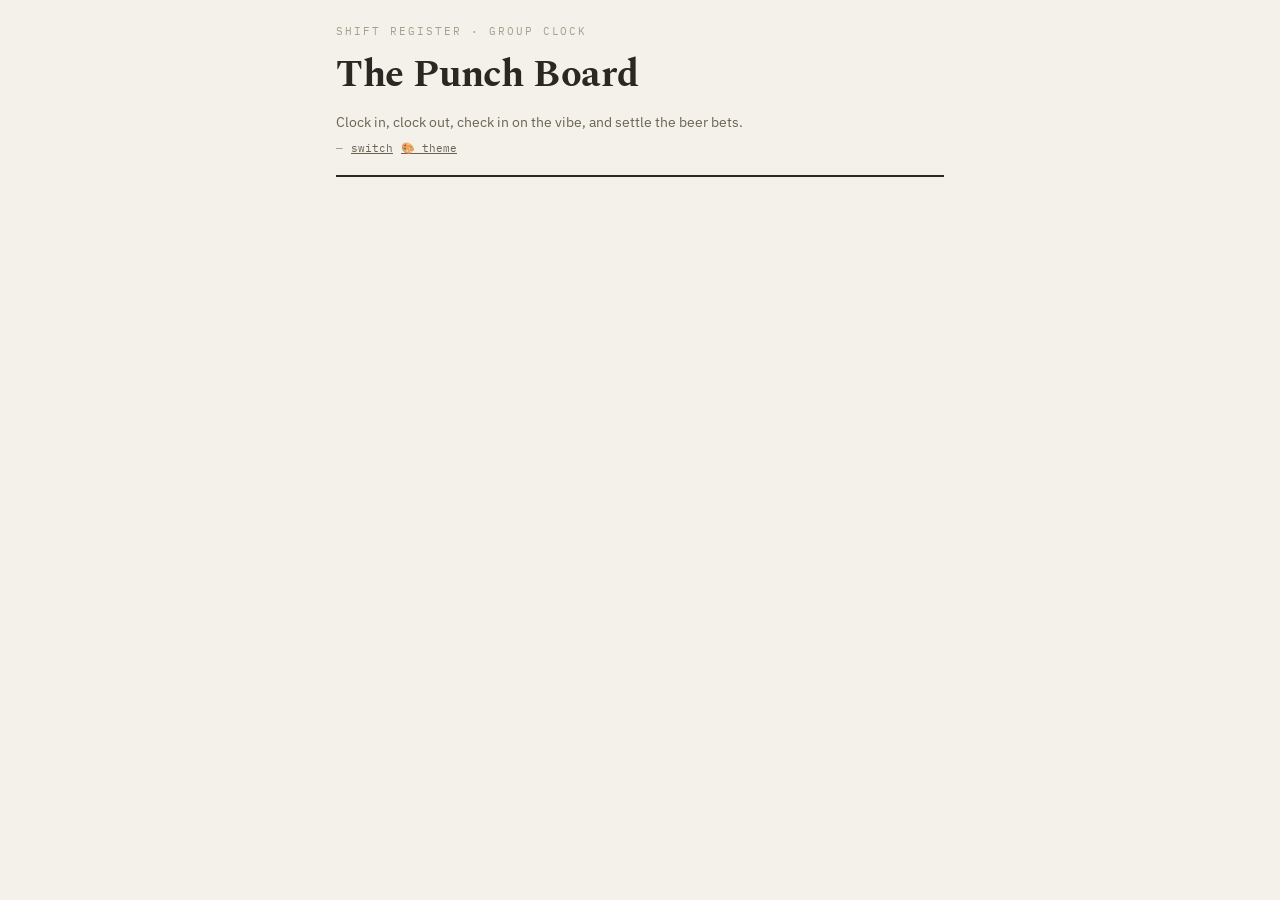
==== commit aa3be8a8: "Update index.html" ====
--- a/index.html
+++ b/index.html
@@ -32,704 +32,3 @@
       <button class="whoami-switch" id="theme-switch-btn">🎨 theme</button>
     </div>
   </header>
-
-  <div class="champion-banner" id="champion-banner">🇪🇸 🏆 SPAIN — 2026 WORLD CUP CHAMPIONS 🏆 🇪🇸</div>
-  <div class="birthday-banner" id="birthday-banner" style="display:none;"></div>
-
-  <div class="pulse-banner">
-    <span class="pulse-dot"></span>
-    <span class="pulse-text" id="pulse-text">Loading crew pulse…</span>
-  </div>
-
-  <div class="main-tabs">
-    <div class="main-tab active" id="tab-time">Time Clock</div>
-    <div class="main-tab" id="tab-stats">📊 Stats</div>
-    <div class="main-tab" id="tab-mood">Mood Tracker<span class="tab-dot" id="mood-tab-dot"></span></div>
-    <div class="main-tab" id="tab-awards">Crew Awards</div>
-    <div class="main-tab" id="tab-badges">🏅 Badges</div>
-    <div class="main-tab" id="tab-bets">🎯 Wager Board</div>
-    <div class="main-tab" id="tab-patchnotes">📋 Patch Notes</div>
-    <div class="main-tab" id="tab-support">🎫 Support</div>
-    <div class="main-tab" id="tab-vault">Misc</div>
-  </div>
-
-  <!-- ===================== TIME CLOCK ===================== -->
-  <div class="view active" id="view-time">
-
-    <section class="panel">
-      <div class="panel-label">WHO'S ON THE CLOCK</div>
-      <div class="person-row" id="person-row"></div>
-    </section>
-
-    <section class="panel">
-      <div class="leader-header-row">
-        <div class="panel-label">LEADERBOARD</div>
-        <div class="toggle-group">
-          <button class="toggle-btn active" id="toggle-lifetime">Lifetime</button>
-          <button class="toggle-btn" id="toggle-month">This month</button>
-          <button class="toggle-btn" id="toggle-ytd">Year to date</button>
-          <button class="toggle-btn" id="toggle-average">Daily average</button>
-        </div>
-      </div>
-      <div id="leaderboard"></div>
-    </section>
-
-    <section class="panel">
-      <div class="leader-header-row">
-        <div class="panel-label">EXTRA HOURS</div>
-        <button class="archive-btn" id="overtime-toggle-btn">Show</button>
-      </div>
-      <div class="panel-sub">Mon–Fri only — weekends and vacation don't count against anyone; recovery days subtract from the balance.</div>
-      <div id="overtime-content" style="display:none;">
-        <div class="toggle-group" id="overtime-period-toggle" style="margin-bottom:14px;">
-          <button class="toggle-btn active" data-period="thisMonth">This month</button>
-          <button class="toggle-btn" data-period="lastMonth">Last month</button>
-          <button class="toggle-btn" data-period="ytd">Year to date</button>
-        </div>
-        <div id="overtime-rows"></div>
-      </div>
-    </section>
-
-    <section class="panel">
-      <div class="panel-label">TIME OFF &amp; SHIFT</div>
-      <div class="panel-sub">Add a vacation or recovery period, or change someone's hours/day. Vacation doesn't count against Extra Hours; recovery spends down a built-up Extra Hours balance.</div>
-      <div class="form-row">
-        <div class="form-field">
-          <label class="form-label">Entry type</label>
-          <select id="entry-type-input">
-            <option value="vacation">Vacation</option>
-            <option value="recovery">Recovery hours</option>
-            <option value="shift">Shift change (hours/day)</option>
-          </select>
-        </div>
-        <div class="form-field">
-          <label class="form-label">Who</label>
-          <select id="entry-person-input">
-            <option value="All">Everyone</option>
-            <option value="Luigi">Luigi</option>
-            <option value="Juan">Juan</option>
-            <option value="Sergio">Sergio</option>
-          </select>
-        </div>
-      </div>
-
-      <div id="entry-fields-timeoff" class="form-row">
-        <div class="form-field">
-          <label class="form-label">From</label>
-          <input type="date" id="holiday-start-input" />
-        </div>
-        <div class="form-field">
-          <label class="form-label">To</label>
-          <input type="date" id="holiday-end-input" />
-        </div>
-        <div class="form-field" style="flex: 2 1 200px;">
-          <label class="form-label">What is it</label>
-          <input type="text" id="holiday-label-input" placeholder="e.g. Christmas Day" />
-        </div>
-      </div>
-
-      <div id="entry-fields-shift" class="form-row" style="display:none;">
-        <div class="form-field">
-          <label class="form-label">New hours/day</label>
-          <input type="number" id="shift-hours-input" min="1" max="24" step="0.5" value="8" />
-        </div>
-        <div class="form-field">
-          <label class="form-label">Effective</label>
-          <select id="shift-effective-input">
-            <option value="now">From today onward</option>
-            <option value="past">Starting from a past date</option>
-          </select>
-        </div>
-        <div class="form-field" id="shift-past-date-field" style="display:none;">
-          <label class="form-label">Start date</label>
-          <input type="date" id="shift-past-date-input" />
-        </div>
-      </div>
-
-      <button class="add-btn" id="add-entry-btn">Add</button>
-      <div id="holiday-list" style="margin-top:14px;"></div>
-      <div id="shift-list" style="margin-top:14px;"></div>
-    </section>
-
-    <section class="panel">
-      <div class="panel-label">LOG A PAST SHIFT</div>
-      <div class="form-row">
-        <div class="form-field">
-          <label class="form-label">Person</label>
-          <select id="manual-person">
-            <option value="Luigi">Luigi</option>
-            <option value="Juan">Juan</option>
-            <option value="Sergio">Sergio</option>
-          </select>
-        </div>
-        <div class="form-field">
-          <label class="form-label">Date</label>
-          <input type="date" id="manual-date" />
-        </div>
-        <div class="form-field">
-          <label class="form-label">Clock in</label>
-          <input type="time" id="manual-start" value="09:00" />
-        </div>
-        <div class="form-field">
-          <label class="form-label">Clock out</label>
-          <input type="time" id="manual-end" value="17:00" />
-        </div>
-      </div>
-      <button class="add-btn" id="add-shift-btn">Add shift</button>
-    </section>
-
-    <section class="panel">
-      <div class="panel-label">RECENT PUNCHES</div>
-      <div id="recent-log"></div>
-    </section>
-
-  </div>
-
-  <!-- ===================== STATS ===================== -->
-  <div class="view" id="view-stats">
-
-    <section class="panel">
-      <div class="panel-label">PERIOD</div>
-      <div class="toggle-group" id="stats-period-toggle">
-        <button class="toggle-btn active" data-period="thisMonth">This month</button>
-        <button class="toggle-btn" data-period="lastMonth">Last month</button>
-        <button class="toggle-btn" data-period="ytd">Year to date</button>
-      </div>
-    </section>
-
-    <section class="panel">
-      <div class="panel-label">WORK RATIO</div>
-      <div class="panel-sub">Hours logged as a % of what each person is scheduled to work (vacation excluded, shift changes respected). The line marks 100%.</div>
-      <div id="ratio-rows"></div>
-    </section>
-
-    <section class="panel">
-      <div class="panel-label">HOURS TREND</div>
-      <div class="panel-sub">Weekly totals over the last 8 weeks, with a 4-week forecast (dashed) based on each person's current trend.</div>
-      <div id="trend-chart"></div>
-      <div class="legend" id="trend-legend"></div>
-      <div id="trend-forecast" style="margin-top:12px;"></div>
-    </section>
-
-    <section class="panel">
-      <div class="panel-label">DAY-OF-WEEK HEATMAP</div>
-      <div class="panel-sub">Average hours logged per weekday over the last 8 weeks — spot coverage gaps.</div>
-      <div id="heatmap-rows"></div>
-    </section>
-
-  </div>
-
-  <!-- ===================== MOOD TRACKER ===================== -->
-  <div class="view" id="view-mood">
-
-    <div class="nudge-card" id="mood-nudge-card">
-      <span class="nudge-text" id="mood-nudge-text">You haven't checked in today — 10 seconds, three taps.</span>
-      <button class="nudge-dismiss" id="mood-nudge-dismiss" title="Dismiss for today">✕</button>
-    </div>
-
-    <section class="panel">
-      <div class="panel-label">TODAY'S CHECK-IN</div>
-      <div class="person-tabs" id="mood-person-tabs"></div>
-
-      <div class="rating-block">
-        <div class="rating-head"><span class="rating-title">Energy</span><span class="rating-hint">wiped out → wired</span></div>
-        <div class="rating-scale" id="scale-energy"></div>
-      </div>
-      <div class="rating-block">
-        <div class="rating-head"><span class="rating-title">Stress</span><span class="rating-hint">calm → frazzled</span></div>
-        <div class="rating-scale" id="scale-stress"></div>
-      </div>
-      <div class="rating-block">
-        <div class="rating-head"><span class="rating-title">Happiness</span><span class="rating-hint">rough → great</span></div>
-        <div class="rating-scale" id="scale-happiness"></div>
-      </div>
-
-      <div class="mood-result">
-        <div class="mood-score" id="mood-score">—</div>
-        <div class="mood-label-wrap">
-          <div class="mood-word" id="mood-word">Rate all three to see today's mood</div>
-          <div class="mood-formula">avg(energy, happiness, 6 − stress)</div>
-        </div>
-      </div>
-      <button class="add-btn" id="save-checkin-btn">Save today's check-in</button>
-    </section>
-
-    <section class="panel">
-      <div class="panel-label">LOG A PAST DAY</div>
-      <div class="panel-sub">Forgot yesterday? Log it here — same three ratings, any date.</div>
-      <div class="form-row">
-        <div class="form-field">
-          <label class="form-label">Person</label>
-          <select id="backfill-person">
-            <option>Luigi</option><option>Juan</option><option>Sergio</option>
-          </select>
-        </div>
-        <div class="form-field">
-          <label class="form-label">Date</label>
-          <input type="date" id="backfill-date" />
-        </div>
-      </div>
-      <div class="form-row">
-        <div class="form-field">
-          <label class="form-label">Energy</label>
-          <div class="mini-scale" id="mini-energy"></div>
-        </div>
-        <div class="form-field">
-          <label class="form-label">Stress</label>
-          <div class="mini-scale" id="mini-stress"></div>
-        </div>
-        <div class="form-field">
-          <label class="form-label">Happiness</label>
-          <div class="mini-scale" id="mini-happiness"></div>
-        </div>
-      </div>
-      <button class="add-btn" id="backfill-btn">Save day</button>
-    </section>
-
-    <section class="panel">
-      <div class="month-header-row">
-        <div class="month-title" id="cal-month-title">—</div>
-        <div class="month-avg">Shown avg: <b id="cal-avg">—</b> / 5</div>
-      </div>
-      <div class="panel-sub">Pick one, two, or all three — the calendar averages whoever's selected, per day.</div>
-      <div class="filter-chips" id="filter-chips"></div>
-      <div class="cal-grid" id="cal-grid"></div>
-      <div class="legend">
-        <div class="legend-item"><span class="legend-swatch" style="background:#E0503C"></span> Rough</div>
-        <div class="legend-item"><span class="legend-swatch" style="background:#F2A03D"></span> Okay</div>
-        <div class="legend-item"><span class="legend-swatch" style="background:#8FBF5C"></span> Good</div>
-        <div class="legend-item"><span class="legend-swatch" style="background:#2E9B5C"></span> Great</div>
-        <div class="legend-item"><span class="legend-swatch" style="background:#F0EBE1"></span> No check-in</div>
-        <div class="legend-item"><span class="legend-swatch" style="background:#F2A03D; border-radius:50%; width:6px; height:6px;"></span> Holiday</div>
-      </div>
-    </section>
-
-    <section class="panel">
-      <div class="panel-label">LAST 7 DAYS · WHOLE CREW</div>
-      <div id="strip-list"></div>
-    </section>
-
-  </div>
-
-  <!-- ===================== CREW AWARDS ===================== -->
-  <div class="view" id="view-awards">
-    <section class="panel">
-      <div class="panel-label">🫠 WEEKLY GRIND</div>
-      <div class="panel-sub">Hours punched since Monday. Whoever's ahead is the one who needs a hobby. 🪦 counts the weeks they lost their life to the job.</div>
-      <div id="weekly-race-rows"></div>
-    </section>
-    <section class="panel">
-      <div class="panel-label">⏰ ARRIVAL BOARD</div>
-      <div class="panel-sub">Average clock-in time over the last 30 days. Earliest gets the worm; latest gets the snail.</div>
-      <div id="arrival-board-rows"></div>
-    </section>
-    <section class="panel">
-      <div class="panel-label">THIS MONTH'S SUPERLATIVES</div>
-      <div class="panel-sub">Computed automatically from everyone's check-ins and punches.</div>
-      <div id="awards-list"></div>
-    </section>
-    <section class="panel">
-      <div class="panel-label">CHECK-IN STREAKS</div>
-      <div class="panel-sub">Consecutive days logged, ending today.</div>
-      <div id="streak-list"></div>
-    </section>
-
-    <section class="panel">
-      <div class="leader-header-row">
-        <div class="panel-label">RECAP</div>
-        <div class="toggle-group">
-          <button class="toggle-btn active" id="toggle-recap-week">This week</button>
-          <button class="toggle-btn" id="toggle-recap-month">This month</button>
-          <button class="toggle-btn" id="toggle-recap-ytd">Year to date</button>
-        </div>
-      </div>
-      <div class="panel-sub" id="recap-range">Last 7 days</div>
-      <div class="recap-grid" id="recap-grid"></div>
-    </section>
-
-    <section class="panel">
-      <div class="panel-label">FACT OF THE DAY</div>
-      <div class="fact-card">
-        <span class="fact-icon">💡</span>
-        <span class="fact-text" id="fact-of-day">Loading…</span>
-      </div>
-      <div style="display:flex; gap:8px; margin-top:10px;">
-        <button class="archive-btn" id="fact-like-btn">👍 0</button>
-        <button class="archive-btn" id="fact-dislike-btn">👎 0</button>
-      </div>
-    </section>
-
-    <section class="panel">
-      <div class="leader-header-row">
-        <div class="panel-label">RANDOM ANIMAL</div>
-        <button class="archive-btn" id="animal-pic-retry-btn">🔄 New photo</button>
-      </div>
-      <div class="animal-pic-wrap" id="animal-pic-wrap">
-        <span class="empty-state">loading photo…</span>
-      </div>
-    </section>
-  </div>
-
-  <!-- ===================== BADGES ===================== -->
-  <div class="view" id="view-badges">
-    <section class="panel">
-      <div class="panel-label">BADGE CASE</div>
-      <div class="panel-sub">Real milestones from actually using the app — no hunting, no hidden mechanism. Use it and these unlock themselves.</div>
-      <div id="badge-case-rows"></div>
-    </section>
-    <section class="panel">
-      <div class="panel-label">ALL BADGES</div>
-      <div class="panel-sub">Dots show who on the crew has earned each one.</div>
-      <div id="badge-list"></div>
-    </section>
-  </div>
-
-  <!-- ===================== WAGER BOARD (football bets + goals) ===================== -->
-  <div class="view" id="view-bets">
-
-    <section class="panel">
-      <div class="panel-label">BEER SCOREBOARD</div>
-      <div class="panel-sub">One round of beers per exact score guessed correctly. The World Cup winner guess alone is worth a full day of free beers.</div>
-      <div id="bets-scoreboard"></div>
-    </section>
-
-    <section class="panel">
-      <div class="panel-label">MATCHES · GUESS THE SCORE</div>
-      <div class="panel-sub">Not just who wins — the exact final score. Enter the real result once the match ends.</div>
-      <div id="match-list"></div>
-    </section>
-
-    <section class="panel">
-      <div class="leader-header-row">
-        <div class="panel-label" id="add-bet-label">ADD A MATCH</div>
-        <button class="archive-btn" id="bet-type-toggle-btn">📝 Switch to custom bet</button>
-      </div>
-      <div class="panel-sub" id="add-bet-sub">For the semis, final, or anything else worth a bet.</div>
-
-      <div id="football-add-fields">
-        <div class="form-row">
-          <div class="form-field">
-            <label class="form-label">Team A</label>
-            <input type="text" id="new-match-teamA" placeholder="e.g. France" />
-          </div>
-          <div class="form-field">
-            <label class="form-label">Team B</label>
-            <input type="text" id="new-match-teamB" placeholder="e.g. Morocco" />
-          </div>
-        </div>
-      </div>
-
-      <div id="custom-add-fields" style="display:none;">
-        <div class="form-row">
-          <div class="form-field" style="flex: 1 1 100%;">
-            <label class="form-label">Question</label>
-            <input type="text" id="new-match-question" placeholder="e.g. How many wins will the Lakers get this month?" />
-          </div>
-        </div>
-      </div>
-
-      <div class="form-row">
-        <div class="form-field">
-          <label class="form-label">Date / round</label>
-          <input type="text" id="new-match-date" placeholder="e.g. Semifinal, Jul 15" />
-        </div>
-      </div>
-      <button class="add-btn" id="add-match-btn">Add bet</button>
-    </section>
-
-    <div id="wc-winner-toggle-row" style="margin-bottom:16px;">
-      <button class="archive-btn" id="wc-winner-toggle-btn">Show World Cup winner guess</button>
-    </div>
-
-    <div id="wc-winner-wrap">
-      <section class="panel">
-        <div class="panel-label">GUESS THE WORLD CUP WINNER</div>
-        <div class="panel-sub">Worth a full day of free beers. Enter the real winner once the final's done.</div>
-        <div id="winner-predict"></div>
-        <div class="form-row" style="margin-top:6px;">
-          <div class="form-field">
-            <label class="form-label">Actual World Cup winner</label>
-            <input type="text" id="actual-winner-input" placeholder="Enter once the final is played" />
-          </div>
-        </div>
-        <div style="display:flex; gap:10px; align-items:center;">
-          <button class="add-btn" id="save-winner-btn">Save winner</button>
-          <button class="archive-btn" id="archive-winner-btn">Archive &amp; hide</button>
-        </div>
-        <div id="winner-result" style="margin-top:10px; font-size:13px; color: var(--muted);"></div>
-        <div id="world-cup-history" style="margin-top:14px;"></div>
-      </section>
-    </div>
-
-    <section class="panel">
-      <div class="panel-label">🎯 GOAL TRACKER</div>
-      <div class="panel-sub">Shared goals like "Audit 2026" — everyone logs their own progress, percentages update automatically.</div>
-      <div class="form-row">
-        <div class="form-field">
-          <label class="form-label">Category</label>
-          <input type="text" id="goal-category-input" list="goal-category-datalist" placeholder="e.g. Certifications" />
-          <datalist id="goal-category-datalist"></datalist>
-        </div>
-        <div class="form-field">
-          <label class="form-label">Type</label>
-          <select id="goal-mode-input">
-            <option value="completion">Completion (x of y)</option>
-            <option value="target">Target number</option>
-          </select>
-        </div>
-      </div>
-      <div class="form-row">
-        <div class="form-field" style="flex: 2 1 200px;">
-          <label class="form-label">Goal name</label>
-          <input type="text" id="goal-name-input" placeholder="e.g. Audit 2026" />
-        </div>
-        <div class="form-field">
-          <label class="form-label">Unit (optional)</label>
-          <input type="text" id="goal-unit-input" placeholder="e.g. hours, $, reps" />
-        </div>
-      </div>
-      <button class="add-btn" id="add-goal-btn">Add goal</button>
-
-      <div class="panel-label" style="margin-top:20px; margin-bottom:8px;">📊 PROGRESS CHART</div>
-      <div id="goal-chart"></div>
-
-      <div style="display:flex; gap:8px; margin-top:18px;">
-        <button class="archive-btn" id="goal-expand-all-btn">Expand all</button>
-        <button class="archive-btn" id="goal-collapse-all-btn">Collapse all</button>
-      </div>
-      <div id="goal-list" style="margin-top:10px;"></div>
-      <button class="archive-btn" id="toggle-archived-goals-btn" style="margin-top:10px;">Show archived goals</button>
-      <div id="archived-goal-list" style="margin-top:12px; display:none;"></div>
-    </section>
-
-  </div>
-
-  <!-- ===================== PATCH NOTES ===================== -->
-  <div class="view" id="view-patchnotes">
-    <section class="panel">
-      <div class="panel-label">📋 PATCH NOTES</div>
-      <div class="panel-sub">A running log of what's changed in The Punch Board, so nobody has to wonder "wait, when did that show up?"</div>
-      <div class="form-row">
-        <div class="form-field">
-          <label class="form-label">Category</label>
-          <input type="text" id="patch-category-input" list="patch-category-datalist" placeholder="e.g. Features" />
-          <datalist id="patch-category-datalist"></datalist>
-        </div>
-        <div class="form-field">
-          <label class="form-label">Date</label>
-          <input type="date" id="patch-date-input" />
-        </div>
-      </div>
-      <div class="form-row">
-        <div class="form-field" style="flex: 1 1 100%;">
-          <label class="form-label">Title</label>
-          <input type="text" id="patch-title-input" placeholder="e.g. Added holiday tracking" />
-        </div>
-      </div>
-      <div class="form-row">
-        <div class="form-field" style="flex: 1 1 100%;">
-          <label class="form-label">Details</label>
-          <textarea id="patch-details-input" rows="3" placeholder="What changed, one line per item is fine" style="border:1px solid var(--line); border-radius:6px; padding:8px 10px; font-size:14px; font-family:'IBM Plex Sans',sans-serif; width:100%; resize:vertical;"></textarea>
-        </div>
-      </div>
-      <div style="display:flex; gap:10px; align-items:center;">
-        <button class="add-btn" id="add-patch-btn">Add patch note</button>
-        <button class="archive-btn" id="cancel-patch-edit-btn" style="display:none;">Cancel edit</button>
-      </div>
-      <div style="display:flex; gap:8px; margin-top:16px;">
-        <button class="archive-btn" id="patch-expand-all-btn">Expand all</button>
-        <button class="archive-btn" id="patch-collapse-all-btn">Collapse all</button>
-      </div>
-      <div id="patch-notes-list" style="margin-top:10px;"></div>
-    </section>
-  </div>
-
-  <!-- ===================== SUPPORT (tickets + suggestions) ===================== -->
-  <div class="view" id="view-support">
-
-    <section class="panel">
-      <div class="leader-header-row">
-        <div class="panel-label">🎫 TICKET LOG</div>
-        <button class="archive-btn" id="ticket-log-toggle-btn">Show</button>
-      </div>
-      <div class="panel-sub">Hit a problem and figured it out? Log it here — question stays visible, tap it to reveal how it got solved.</div>
-      <div id="ticket-log-content" style="display:none;">
-        <div class="form-row">
-          <div class="form-field">
-            <label class="form-label">Category</label>
-            <input type="text" id="ticket-category-input" list="ticket-category-datalist" placeholder="e.g. Login issues" />
-            <datalist id="ticket-category-datalist"></datalist>
-          </div>
-          <div class="form-field">
-            <label class="form-label">Who</label>
-            <select id="ticket-person-input">
-              <option value="Luigi">Luigi</option>
-              <option value="Juan">Juan</option>
-              <option value="Sergio">Sergio</option>
-            </select>
-          </div>
-        </div>
-        <div class="form-row">
-          <div class="form-field" style="flex: 1 1 100%;">
-            <label class="form-label">The issue</label>
-            <input type="text" id="ticket-issue-input" placeholder="e.g. Clock-in button froze on Sergio's phone" />
-          </div>
-        </div>
-        <div class="form-row">
-          <div class="form-field" style="flex: 1 1 100%;">
-            <label class="form-label">How it was solved</label>
-            <textarea id="ticket-resolution-input" rows="3" placeholder="What fixed it" style="border:1px solid var(--line); border-radius:6px; padding:8px 10px; font-size:14px; font-family:'IBM Plex Sans',sans-serif; width:100%; resize:vertical;"></textarea>
-          </div>
-        </div>
-        <div style="display:flex; gap:10px; align-items:center;">
-          <button class="add-btn" id="add-ticket-btn">Log ticket</button>
-          <button class="archive-btn" id="cancel-ticket-edit-btn" style="display:none;">Cancel edit</button>
-        </div>
-        <div style="display:flex; gap:8px; margin-top:16px;">
-          <button class="archive-btn" id="ticket-expand-all-btn">Expand all</button>
-          <button class="archive-btn" id="ticket-collapse-all-btn">Collapse all</button>
-        </div>
-        <div id="ticket-list" style="margin-top:10px;"></div>
-      </div>
-    </section>
-
-    <section class="panel">
-      <div class="panel-label">💡 SUGGESTION BOX</div>
-      <div class="panel-sub">Got an idea for a new feature? Drop it here — nobody has to wonder if it got lost in a group chat.</div>
-      <div class="form-row">
-        <div class="form-field">
-          <label class="form-label">Who</label>
-          <select id="suggestion-person-input">
-            <option value="Luigi">Luigi</option>
-            <option value="Juan">Juan</option>
-            <option value="Sergio">Sergio</option>
-          </select>
-        </div>
-      </div>
-      <div class="form-row">
-        <div class="form-field" style="flex: 1 1 100%;">
-          <label class="form-label">Suggestion</label>
-          <textarea id="suggestion-text-input" rows="2" placeholder="e.g. Add a dark mode" style="border:1px solid var(--line); border-radius:6px; padding:8px 10px; font-size:14px; font-family:'IBM Plex Sans',sans-serif; width:100%; resize:vertical;"></textarea>
-        </div>
-      </div>
-      <button class="add-btn" id="add-suggestion-btn">Add suggestion</button>
-      <div id="suggestion-list" style="margin-top:16px;"></div>
-      <button class="archive-btn" id="toggle-done-suggestions-btn" style="margin-top:10px;">Show done suggestions</button>
-      <div id="done-suggestion-list" style="margin-top:12px; display:none;"></div>
-    </section>
-
-  </div>
-
-  <!-- ===================== MISC ===================== -->
-  <div class="view" id="view-vault">
-
-    <div id="vault-unlocked">
-
-      <section class="panel">
-        <div class="panel-label">🧪 ALPHA: DECISION ROULETTE</div>
-        <div class="panel-sub">Experimental — nothing here is saved yet, this is just a quick spin. Type a decision, hit spin, one of the options gets picked.</div>
-        <div class="form-row">
-          <div class="form-field" style="flex: 1 1 100%;">
-            <label class="form-label">Who's in the spin?</label>
-            <div id="roulette-people-checks" style="display:flex; gap:16px; flex-wrap:wrap; margin-top:2px;"></div>
-          </div>
-        </div>
-        <div class="form-row">
-          <div class="form-field" style="flex: 2 1 200px;">
-            <label class="form-label">Add a custom option (optional)</label>
-            <input type="text" id="roulette-custom-input" placeholder="e.g. Pizza" />
-          </div>
-        </div>
-        <button class="archive-btn" id="roulette-add-custom-btn">Add option</button>
-        <div id="roulette-custom-list" style="margin-top:10px;"></div>
-        <div class="form-row" style="margin-top:12px;">
-          <div class="form-field" style="flex: 1 1 100%;">
-            <label class="form-label">What's the decision?</label>
-            <input type="text" id="roulette-question-input" placeholder="e.g. Who takes out the trash tonight" />
-          </div>
-        </div>
-        <button class="add-btn" id="roulette-spin-btn">Spin</button>
-        <div id="roulette-result" style="margin-top:16px;"></div>
-      </section>
-
-      <section class="panel">
-        <div class="panel-label">🧪 ALPHA: QUICK POLL</div>
-        <div class="panel-sub">Experimental — for quick crew decisions. Everyone can vote, results update live.</div>
-        <div class="form-row">
-          <div class="form-field" style="flex: 1 1 100%;">
-            <label class="form-label">Question</label>
-            <input type="text" id="poll-question-input" placeholder="e.g. Pizza or tacos Friday?" />
-          </div>
-        </div>
-        <div class="form-row">
-          <div class="form-field">
-            <label class="form-label">Option 1</label>
-            <input type="text" id="poll-option-0-input" placeholder="e.g. Pizza" />
-          </div>
-          <div class="form-field">
-            <label class="form-label">Option 2</label>
-            <input type="text" id="poll-option-1-input" placeholder="e.g. Tacos" />
-          </div>
-        </div>
-        <div class="form-row">
-          <div class="form-field">
-            <label class="form-label">Option 3 (optional)</label>
-            <input type="text" id="poll-option-2-input" placeholder="" />
-          </div>
-          <div class="form-field">
-            <label class="form-label">Option 4 (optional)</label>
-            <input type="text" id="poll-option-3-input" placeholder="" />
-          </div>
-        </div>
-        <button class="add-btn" id="add-poll-btn">Create poll</button>
-        <div id="poll-list" style="margin-top:16px;"></div>
-        <button class="archive-btn" id="toggle-closed-polls-btn" style="margin-top:10px;">Show closed polls</button>
-        <div id="closed-poll-list" style="margin-top:12px; display:none;"></div>
-      </section>
-
-    </div>
-
-  </div>
-
-  <footer id="app-footer">Shared with Luigi, Juan &amp; Sergio · data is stored in a shared Google Sheet · <a href="dev.html" style="color:inherit; text-decoration:underline;">dev</a></footer>
-</div>
-
-<div class="identity-modal" id="identity-modal">
-  <div class="identity-card">
-    <div class="identity-eyebrow">QUICK QUESTION</div>
-    <div class="identity-title">Who's opening this?</div>
-    <div class="identity-sub">We'll remember it on this device — pre-fills forms and highlights your card on Time Clock. Everyone's controls stay visible either way.</div>
-    <div class="identity-options" id="identity-options"></div>
-  </div>
-</div>
-
-<div class="identity-modal" id="theme-modal">
-  <div class="identity-card">
-    <div class="identity-eyebrow">APPEARANCE</div>
-    <div class="identity-title">Pick a theme</div>
-    <div class="identity-sub">Just for you, on this device — everyone can pick their own without affecting anyone else.</div>
-    <div class="identity-options" id="theme-options"></div>
-    <button class="egg-close-btn" id="theme-modal-close-btn" style="margin-top:14px; width:100%;">Close</button>
-  </div>
-</div>
-
-<div class="egg-modal" id="badge-modal">
-  <div class="egg-card">
-    <div class="egg-eyebrow" id="badge-eyebrow">🏅 BADGE EARNED</div>
-    <div class="egg-title" id="badge-title">Nice work.</div>
-    <div class="egg-message" id="badge-message">—</div>
-    <button class="egg-close-btn" id="badge-close-btn">Close</button>
-  </div>
-</div>
-
-<button class="missing-days-ribbon left" id="missing-days-ribbon-left" style="display:none;"></button>
-<button class="missing-days-ribbon right" id="missing-days-ribbon-right" style="display:none;"></button>
-
-<script src="core.js" defer></script>
-<script src="timeclock-mood.js" defer></script>
-<script src="awards-wager.js" defer></script>
-<script src="misc-support.js" defer></script>
-<script src="stats.js" defer></script>
-<script src="goals-eggs2-init.js" defer></script>
-</body>
-</html>
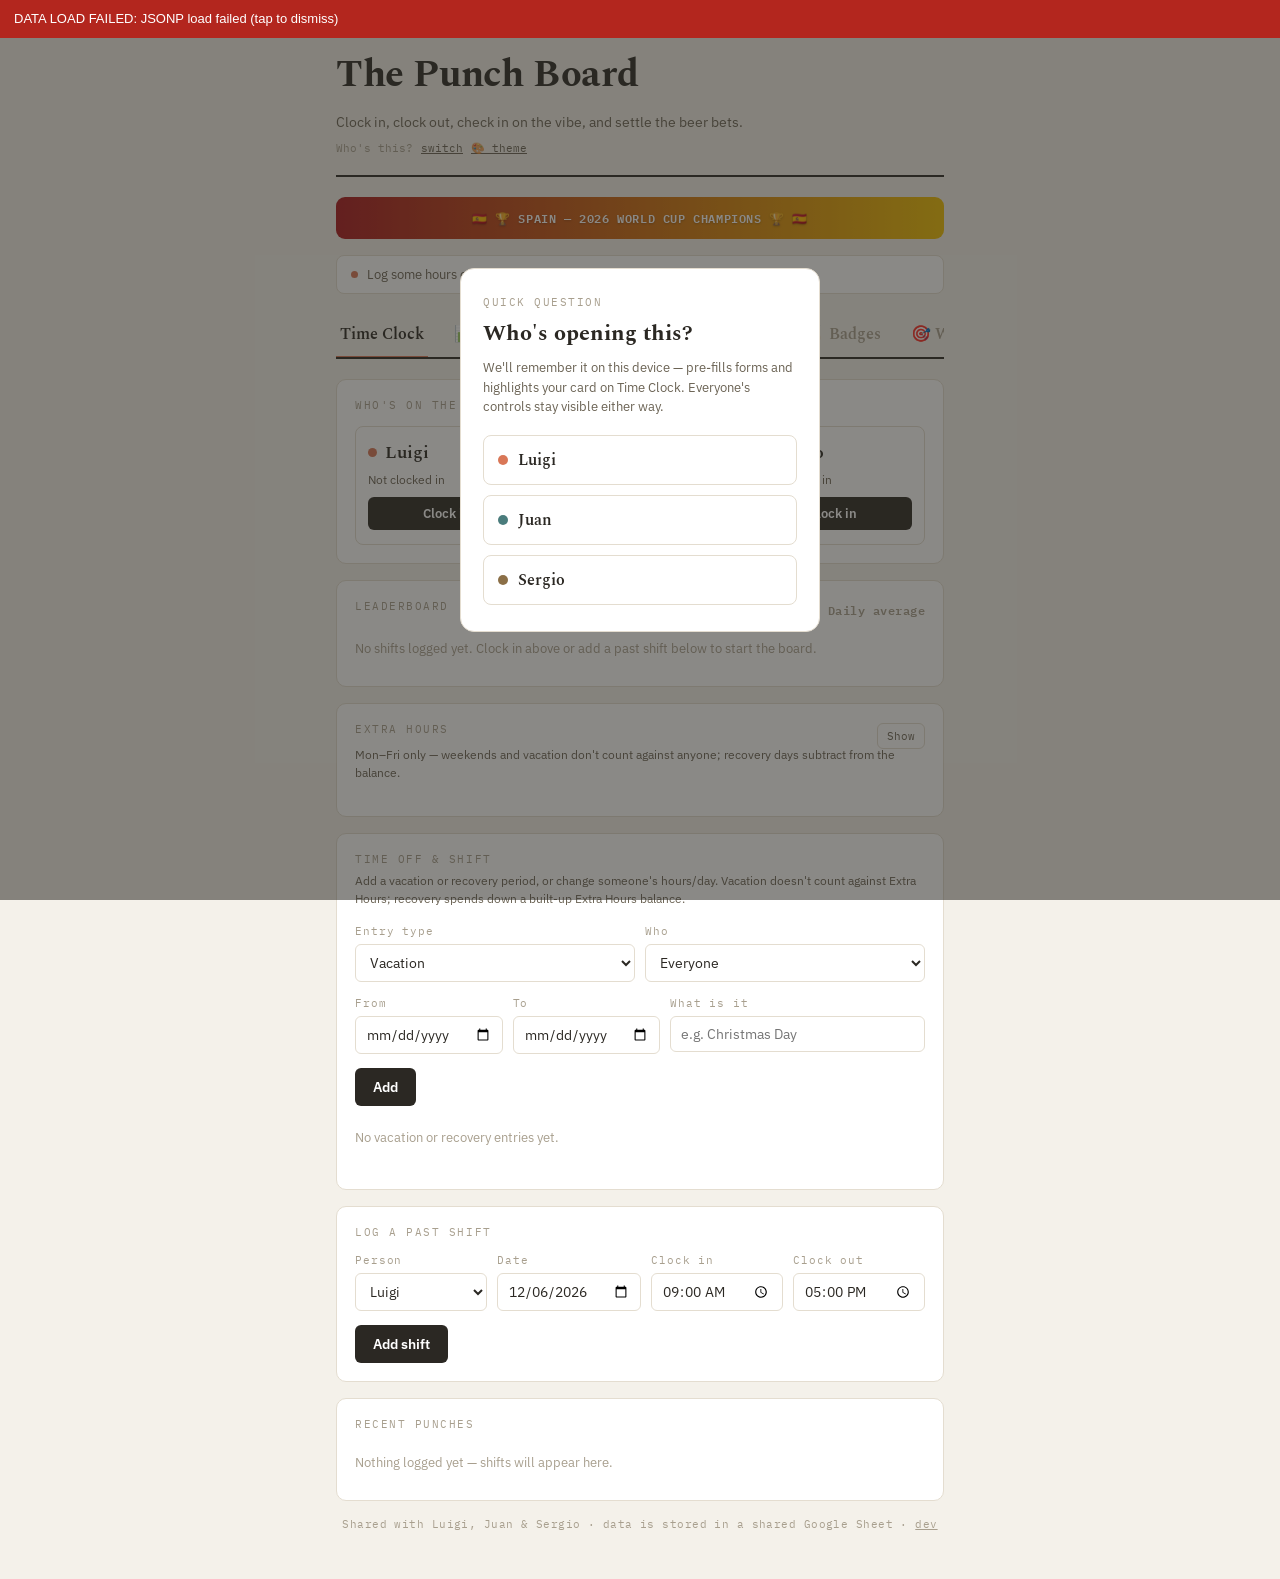
==== commit 009486d2: "Update index.html" ====
--- a/index.html
+++ b/index.html
@@ -32,3 +32,915 @@
       <button class="whoami-switch" id="theme-switch-btn">🎨 theme</button>
     </div>
   </header>
+
+  <div class="champion-banner" id="champion-banner">🇪🇸 🏆 SPAIN — 2026 WORLD CUP CHAMPIONS 🏆 🇪🇸</div>
+  <div class="birthday-banner" id="birthday-banner" style="display:none;"></div>
+
+  <div class="pulse-banner">
+    <span class="pulse-dot"></span>
+    <span class="pulse-text" id="pulse-text">Loading crew pulse…</span>
+  </div>
+
+  <div class="main-tabs">
+    <div class="main-tab active" id="tab-time">Time Clock</div>
+    <div class="main-tab" id="tab-stats">📊 Stats</div>
+    <div class="main-tab" id="tab-mood">Mood Tracker<span class="tab-dot" id="mood-tab-dot"></span></div>
+    <div class="main-tab" id="tab-awards">Crew Awards</div>
+    <div class="main-tab" id="tab-badges">🏅 Badges</div>
+    <div class="main-tab" id="tab-bets">🎯 Wager Board</div>
+    <div class="main-tab" id="tab-patchnotes">📋 Patch Notes</div>
+    <div class="main-tab" id="tab-support">🎫 Support</div>
+    <div class="main-tab" id="tab-vault">Misc</div>
+  </div>
+
+  <!-- ===================== TIME CLOCK ===================== -->
+  <div class="view active" id="view-time">
+
+    <section class="panel">
+      <div class="panel-label">WHO'S ON THE CLOCK</div>
+      <div class="person-row" id="person-row"></div>
+    </section>
+
+    <section class="panel">
+      <div class="leader-header-row">
+        <div class="panel-label">LEADERBOARD</div>
+        <div class="toggle-group">
+          <button class="toggle-btn active" id="toggle-lifetime">Lifetime</button>
+          <button class="toggle-btn" id="toggle-month">This month</button>
+          <button class="toggle-btn" id="toggle-ytd">Year to date</button>
+          <button class="toggle-btn" id="toggle-average">Daily average</button>
+        </div>
+      </div>
+      <div id="leaderboard"></div>
+    </section>
+
+    <section class="panel">
+      <div class="leader-header-row">
+        <div class="panel-label">EXTRA HOURS</div>
+        <button class="archive-btn" id="overtime-toggle-btn">Show</button>
+      </div>
+      <div class="panel-sub">Mon–Fri only — weekends and vacation don't count against anyone; recovery days subtract from the balance.</div>
+      <div id="overtime-content" style="display:none;">
+        <div class="toggle-group" id="overtime-period-toggle" style="margin-bottom:14px;">
+          <button class="toggle-btn active" data-period="thisMonth">This month</button>
+          <button class="toggle-btn" data-period="lastMonth">Last month</button>
+          <button class="toggle-btn" data-period="ytd">Year to date</button>
+        </div>
+        <div id="overtime-rows"></div>
+      </div>
+    </section>
+
+    <section class="panel">
+      <div class="panel-label">TIME OFF &amp; SHIFT</div>
+      <div class="panel-sub">Add a vacation or recovery period, or change someone's hours/day. Vacation doesn't count against Extra Hours; recovery spends down a built-up Extra Hours balance.</div>
+      <div class="form-row">
+        <div class="form-field">
+          <label class="form-label">Entry type</label>
+          <select id="entry-type-input">
+            <option value="vacation">Vacation</option>
+            <option value="recovery">Recovery hours</option>
+            <option value="shift">Shift change (hours/day)</option>
+          </select>
+        </div>
+        <div class="form-field">
+          <label class="form-label">Who</label>
+          <select id="entry-person-input">
+            <option value="All">Everyone</option>
+            <option value="Luigi">Luigi</option>
+            <option value="Juan">Juan</option>
+            <option value="Sergio">Sergio</option>
+          </select>
+        </div>
+      </div>
+
+      <div id="entry-fields-timeoff" class="form-row">
+        <div class="form-field">
+          <label class="form-label">From</label>
+          <input type="date" id="holiday-start-input" />
+        </div>
+        <div class="form-field">
+          <label class="form-label">To</label>
+          <input type="date" id="holiday-end-input" />
+        </div>
+        <div class="form-field" style="flex: 2 1 200px;">
+          <label class="form-label">What is it</label>
+          <input type="text" id="holiday-label-input" placeholder="e.g. Christmas Day" />
+        </div>
+      </div>
+
+      <div id="entry-fields-shift" class="form-row" style="display:none;">
+        <div class="form-field">
+          <label class="form-label">New hours/day</label>
+          <input type="number" id="shift-hours-input" min="1" max="24" step="0.5" value="8" />
+        </div>
+        <div class="form-field">
+          <label class="form-label">Effective</label>
+          <select id="shift-effective-input">
+            <option value="now">From today onward</option>
+            <option value="past">Starting from a past date</option>
+          </select>
+        </div>
+        <div class="form-field" id="shift-past-date-field" style="display:none;">
+          <label class="form-label">Start date</label>
+          <input type="date" id="shift-past-date-input" />
+        </div>
+      </div>
+
+      <button class="add-btn" id="add-entry-btn">Add</button>
+      <div id="holiday-list" style="margin-top:14px;"></div>
+      <div id="shift-list" style="margin-top:14px;"></div>
+    </section>
+
+    <section class="panel">
+      <div class="panel-label">LOG A PAST SHIFT</div>
+      <div class="form-row">
+        <div class="form-field">
+          <label class="form-label">Person</label>
+          <select id="manual-person">
+            <option value="Luigi">Luigi</option>
+            <option value="Juan">Juan</option>
+            <option value="Sergio">Sergio</option>
+          </select>
+        </div>
+        <div class="form-field">
+          <label class="form-label">Date</label>
+          <input type="date" id="manual-date" />
+        </div>
+        <div class="form-field">
+          <label class="form-label">Clock in</label>
+          <input type="time" id="manual-start" value="09:00" />
+        </div>
+        <div class="form-field">
+          <label class="form-label">Clock out</label>
+          <input type="time" id="manual-end" value="17:00" />
+        </div>
+      </div>
+      <button class="add-btn" id="add-shift-btn">Add shift</button>
+    </section>
+
+    <section class="panel">
+      <div class="panel-label">RECENT PUNCHES</div>
+      <div id="recent-log"></div>
+    </section>
+
+  </div>
+
+  <!-- ===================== STATS ===================== -->
+  <div class="view" id="view-stats">
+
+    <section class="panel">
+      <div class="panel-label">PERIOD</div>
+      <div class="toggle-group" id="stats-period-toggle">
+        <button class="toggle-btn active" data-period="thisMonth">This month</button>
+        <button class="toggle-btn" data-period="lastMonth">Last month</button>
+        <button class="toggle-btn" data-period="ytd">Year to date</button>
+      </div>
+    </section>
+
+    <section class="panel">
+      <div class="panel-label">WORK RATIO</div>
+      <div class="panel-sub">Hours logged as a % of what each person is scheduled to work (vacation excluded, shift changes respected). The line marks 100%.</div>
+      <div id="ratio-rows"></div>
+    </section>
+
+    <section class="panel">
+      <div class="panel-label">HOURS TREND</div>
+      <div class="panel-sub">Weekly totals over the last 8 weeks, with a 4-week forecast (dashed) based on each person's current trend.</div>
+      <div id="trend-chart"></div>
+      <div class="legend" id="trend-legend"></div>
+      <div id="trend-forecast" style="margin-top:12px;"></div>
+    </section>
+
+    <section class="panel">
+      <div class="panel-label">DAY-OF-WEEK HEATMAP</div>
+      <div class="panel-sub">Average hours logged per weekday over the last 8 weeks — spot coverage gaps.</div>
+      <div id="heatmap-rows"></div>
+    </section>
+
+  </div>
+
+  <!-- ===================== MOOD TRACKER ===================== -->
+  <div class="view" id="view-mood">
+
+    <div class="nudge-card" id="mood-nudge-card">
+      <span class="nudge-text" id="mood-nudge-text">You haven't checked in today — 10 seconds, three taps.</span>
+      <button class="nudge-dismiss" id="mood-nudge-dismiss" title="Dismiss for today">✕</button>
+    </div>
+
+    <section class="panel">
+      <div class="panel-label">TODAY'S CHECK-IN</div>
+      <div class="person-tabs" id="mood-person-tabs"></div>
+
+      <div class="rating-block">
+        <div class="rating-head"><span class="rating-title">Energy</span><span class="rating-hint">wiped out → wired</span></div>
+        <div class="rating-scale" id="scale-energy"></div>
+      </div>
+      <div class="rating-block">
+        <div class="rating-head"><span class="rating-title">Stress</span><span class="rating-hint">calm → frazzled</span></div>
+        <div class="rating-scale" id="scale-stress"></div>
+      </div>
+      <div class="rating-block">
+        <div class="rating-head"><span class="rating-title">Happiness</span><span class="rating-hint">rough → great</span></div>
+        <div class="rating-scale" id="scale-happiness"></div>
+      </div>
+
+      <div class="mood-result">
+        <div class="mood-score" id="mood-score">—</div>
+        <div class="mood-label-wrap">
+          <div class="mood-word" id="mood-word">Rate all three to see today's mood</div>
+          <div class="mood-formula">avg(energy, happiness, 6 − stress)</div>
+        </div>
+      </div>
+      <button class="add-btn" id="save-checkin-btn">Save today's check-in</button>
+    </section>
+
+    <section class="panel">
+      <div class="panel-label">LOG A PAST DAY</div>
+      <div class="panel-sub">Forgot yesterday? Log it here — same three ratings, any date.</div>
+      <div class="form-row">
+        <div class="form-field">
+          <label class="form-label">Person</label>
+          <select id="backfill-person">
+            <option>Luigi</option><option>Juan</option><option>Sergio</option>
+          </select>
+        </div>
+        <div class="form-field">
+          <label class="form-label">Date</label>
+          <input type="date" id="backfill-date" />
+        </div>
+      </div>
+      <div class="form-row">
+        <div class="form-field">
+          <label class="form-label">Energy</label>
+          <div class="mini-scale" id="mini-energy"></div>
+        </div>
+        <div class="form-field">
+          <label class="form-label">Stress</label>
+          <div class="mini-scale" id="mini-stress"></div>
+        </div>
+        <div class="form-field">
+          <label class="form-label">Happiness</label>
+          <div class="mini-scale" id="mini-happiness"></div>
+        </div>
+      </div>
+      <button class="add-btn" id="backfill-btn">Save day</button>
+    </section>
+
+    <section class="panel">
+      <div class="month-header-row">
+        <div class="month-title" id="cal-month-title">—</div>
+        <div class="month-avg">Shown avg: <b id="cal-avg">—</b> / 5</div>
+      </div>
+      <div class="panel-sub">Pick one, two, or all three — the calendar averages whoever's selected, per day.</div>
+      <div class="filter-chips" id="filter-chips"></div>
+      <div class="cal-grid" id="cal-grid"></div>
+      <div class="legend">
+        <div class="legend-item"><span class="legend-swatch" style="background:#E0503C"></span> Rough</div>
+        <div class="legend-item"><span class="legend-swatch" style="background:#F2A03D"></span> Okay</div>
+        <div class="legend-item"><span class="legend-swatch" style="background:#8FBF5C"></span> Good</div>
+        <div class="legend-item"><span class="legend-swatch" style="background:#2E9B5C"></span> Great</div>
+        <div class="legend-item"><span class="legend-swatch" style="background:#F0EBE1"></span> No check-in</div>
+        <div class="legend-item"><span class="legend-swatch" style="background:#F2A03D; border-radius:50%; width:6px; height:6px;"></span> Holiday</div>
+      </div>
+    </section>
+
+    <section class="panel">
+      <div class="panel-label">LAST 7 DAYS · WHOLE CREW</div>
+      <div id="strip-list"></div>
+    </section>
+
+  </div>
+
+  <!-- ===================== CREW AWARDS ===================== -->
+  <div class="view" id="view-awards">
+    <section class="panel">
+      <div class="panel-label">🫠 WEEKLY GRIND</div>
+      <div class="panel-sub">Hours punched since Monday. Whoever's ahead is the one who needs a hobby. 🪦 counts the weeks they lost their life to the job.</div>
+      <div id="weekly-race-rows"></div>
+    </section>
+    <section class="panel">
+      <div class="panel-label">⏰ ARRIVAL BOARD</div>
+      <div class="panel-sub">Average clock-in time over the last 30 days. Earliest gets the worm; latest gets the snail.</div>
+      <div id="arrival-board-rows"></div>
+    </section>
+    <section class="panel">
+      <div class="panel-label">THIS MONTH'S SUPERLATIVES</div>
+      <div class="panel-sub">Computed automatically from everyone's check-ins and punches.</div>
+      <div id="awards-list"></div>
+    </section>
+    <section class="panel">
+      <div class="panel-label">CHECK-IN STREAKS</div>
+      <div class="panel-sub">Consecutive days logged, ending today.</div>
+      <div id="streak-list"></div>
+    </section>
+
+    <section class="panel">
+      <div class="leader-header-row">
+        <div class="panel-label">RECAP</div>
+        <div class="toggle-group">
+          <button class="toggle-btn active" id="toggle-recap-week">This week</button>
+          <button class="toggle-btn" id="toggle-recap-month">This month</button>
+          <button class="toggle-btn" id="toggle-recap-ytd">Year to date</button>
+        </div>
+      </div>
+      <div class="panel-sub" id="recap-range">Last 7 days</div>
+      <div class="recap-grid" id="recap-grid"></div>
+    </section>
+
+    <section class="panel">
+      <div class="panel-label">FACT OF THE DAY</div>
+      <div class="fact-card">
+        <span class="fact-icon">💡</span>
+        <span class="fact-text" id="fact-of-day">Loading…</span>
+      </div>
+      <div style="display:flex; gap:8px; margin-top:10px;">
+        <button class="archive-btn" id="fact-like-btn">👍 0</button>
+        <button class="archive-btn" id="fact-dislike-btn">👎 0</button>
+      </div>
+    </section>
+
+    <section class="panel">
+      <div class="leader-header-row">
+        <div class="panel-label">RANDOM ANIMAL</div>
+        <button class="archive-btn" id="animal-pic-retry-btn">🔄 New photo</button>
+      </div>
+      <div class="animal-pic-wrap" id="animal-pic-wrap">
+        <span class="empty-state">loading photo…</span>
+      </div>
+    </section>
+  </div>
+
+  <!-- ===================== BADGES ===================== -->
+  <div class="view" id="view-badges">
+    <section class="panel">
+      <div class="panel-label">BADGE CASE</div>
+      <div class="panel-sub">Real milestones from actually using the app — no hunting, no hidden mechanism. Use it and these unlock themselves.</div>
+      <div id="badge-case-rows"></div>
+    </section>
+    <section class="panel">
+      <div class="panel-label">ALL BADGES</div>
+      <div class="panel-sub">Dots show who on the crew has earned each one.</div>
+      <div id="badge-list"></div>
+    </section>
+  </div>
+
+  <!-- ===================== WAGER BOARD (football bets + goals) ===================== -->
+  <div class="view" id="view-bets">
+
+    <section class="panel">
+      <div class="panel-label">BEER SCOREBOARD</div>
+      <div class="panel-sub">One round of beers per exact score guessed correctly. The World Cup winner guess alone is worth a full day of free beers.</div>
+      <div id="bets-scoreboard"></div>
+    </section>
+
+    <section class="panel">
+      <div class="panel-label">MATCHES · GUESS THE SCORE</div>
+      <div class="panel-sub">Not just who wins — the exact final score. Enter the real result once the match ends.</div>
+      <div id="match-list"></div>
+    </section>
+
+    <section class="panel">
+      <div class="leader-header-row">
+        <div class="panel-label" id="add-bet-label">ADD A MATCH</div>
+        <button class="archive-btn" id="bet-type-toggle-btn">📝 Switch to custom bet</button>
+      </div>
+      <div class="panel-sub" id="add-bet-sub">For the semis, final, or anything else worth a bet.</div>
+
+      <div id="football-add-fields">
+        <div class="form-row">
+          <div class="form-field">
+            <label class="form-label">Team A</label>
+            <input type="text" id="new-match-teamA" placeholder="e.g. France" />
+          </div>
+          <div class="form-field">
+            <label class="form-label">Team B</label>
+            <input type="text" id="new-match-teamB" placeholder="e.g. Morocco" />
+          </div>
+        </div>
+      </div>
+
+      <div id="custom-add-fields" style="display:none;">
+        <div class="form-row">
+          <div class="form-field" style="flex: 1 1 100%;">
+            <label class="form-label">Question</label>
+            <input type="text" id="new-match-question" placeholder="e.g. How many wins will the Lakers get this month?" />
+          </div>
+        </div>
+      </div>
+
+      <div class="form-row">
+        <div class="form-field">
+          <label class="form-label">Date / round</label>
+          <input type="text" id="new-match-date" placeholder="e.g. Semifinal, Jul 15" />
+        </div>
+      </div>
+      <button class="add-btn" id="add-match-btn">Add bet</button>
+    </section>
+
+    <div id="wc-winner-toggle-row" style="margin-bottom:16px;">
+      <button class="archive-btn" id="wc-winner-toggle-btn">Show World Cup winner guess</button>
+    </div>
+
+    <div id="wc-winner-wrap">
+      <section class="panel">
+        <div class="panel-label">GUESS THE WORLD CUP WINNER</div>
+        <div class="panel-sub">Worth a full day of free beers. Enter the real winner once the final's done.</div>
+        <div id="winner-predict"></div>
+        <div class="form-row" style="margin-top:6px;">
+          <div class="form-field">
+            <label class="form-label">Actual World Cup winner</label>
+            <input type="text" id="actual-winner-input" placeholder="Enter once the final is played" />
+          </div>
+        </div>
+        <div style="display:flex; gap:10px; align-items:center;">
+          <button class="add-btn" id="save-winner-btn">Save winner</button>
+          <button class="archive-btn" id="archive-winner-btn">Archive &amp; hide</button>
+        </div>
+        <div id="winner-result" style="margin-top:10px; font-size:13px; color: var(--muted);"></div>
+        <div id="world-cup-history" style="margin-top:14px;"></div>
+      </section>
+    </div>
+
+    <section class="panel">
+      <div class="panel-label">🎯 GOAL TRACKER</div>
+      <div class="panel-sub">Shared goals like "Audit 2026" — everyone logs their own progress, percentages update automatically.</div>
+      <div class="form-row">
+        <div class="form-field">
+          <label class="form-label">Category</label>
+          <input type="text" id="goal-category-input" list="goal-category-datalist" placeholder="e.g. Certifications" />
+          <datalist id="goal-category-datalist"></datalist>
+        </div>
+        <div class="form-field">
+          <label class="form-label">Type</label>
+          <select id="goal-mode-input">
+            <option value="completion">Completion (x of y)</option>
+            <option value="target">Target number</option>
+          </select>
+        </div>
+      </div>
+      <div class="form-row">
+        <div class="form-field" style="flex: 2 1 200px;">
+          <label class="form-label">Goal name</label>
+          <input type="text" id="goal-name-input" placeholder="e.g. Audit 2026" />
+        </div>
+        <div class="form-field">
+          <label class="form-label">Unit (optional)</label>
+          <input type="text" id="goal-unit-input" placeholder="e.g. hours, $, reps" />
+        </div>
+      </div>
+      <button class="add-btn" id="add-goal-btn">Add goal</button>
+
+      <div class="panel-label" style="margin-top:20px; margin-bottom:8px;">📊 PROGRESS CHART</div>
+      <div id="goal-chart"></div>
+
+      <div style="display:flex; gap:8px; margin-top:18px;">
+        <button class="archive-btn" id="goal-expand-all-btn">Expand all</button>
+        <button class="archive-btn" id="goal-collapse-all-btn">Collapse all</button>
+      </div>
+      <div id="goal-list" style="margin-top:10px;"></div>
+      <button class="archive-btn" id="toggle-archived-goals-btn" style="margin-top:10px;">Show archived goals</button>
+      <div id="archived-goal-list" style="margin-top:12px; display:none;"></div>
+    </section>
+
+  </div>
+
+  <!-- ===================== PATCH NOTES ===================== -->
+  <div class="view" id="view-patchnotes">
+    <section class="panel">
+      <div class="panel-label">📋 PATCH NOTES</div>
+      <div class="panel-sub">A running log of what's changed in The Punch Board, so nobody has to wonder "wait, when did that show up?"</div>
+      <div class="form-row">
+        <div class="form-field">
+          <label class="form-label">Category</label>
+          <input type="text" id="patch-category-input" list="patch-category-datalist" placeholder="e.g. Features" />
+          <datalist id="patch-category-datalist"></datalist>
+        </div>
+        <div class="form-field">
+          <label class="form-label">Date</label>
+          <input type="date" id="patch-date-input" />
+        </div>
+      </div>
+      <div class="form-row">
+        <div class="form-field" style="flex: 1 1 100%;">
+          <label class="form-label">Title</label>
+          <input type="text" id="patch-title-input" placeholder="e.g. Added holiday tracking" />
+        </div>
+      </div>
+      <div class="form-row">
+        <div class="form-field" style="flex: 1 1 100%;">
+          <label class="form-label">Details</label>
+          <textarea id="patch-details-input" rows="3" placeholder="What changed, one line per item is fine" style="border:1px solid var(--line); border-radius:6px; padding:8px 10px; font-size:14px; font-family:'IBM Plex Sans',sans-serif; width:100%; resize:vertical;"></textarea>
+        </div>
+      </div>
+      <div style="display:flex; gap:10px; align-items:center;">
+        <button class="add-btn" id="add-patch-btn">Add patch note</button>
+        <button class="archive-btn" id="cancel-patch-edit-btn" style="display:none;">Cancel edit</button>
+      </div>
+      <div style="display:flex; gap:8px; margin-top:16px;">
+        <button class="archive-btn" id="patch-expand-all-btn">Expand all</button>
+        <button class="archive-btn" id="patch-collapse-all-btn">Collapse all</button>
+      </div>
+      <div id="patch-notes-list" style="margin-top:10px;"></div>
+    </section>
+  </div>
+
+  <!-- ===================== SUPPORT (tickets + suggestions) ===================== -->
+  <div class="view" id="view-support">
+
+    <section class="panel">
+      <div class="leader-header-row">
+        <div class="panel-label">🎫 TICKET LOG</div>
+        <button class="archive-btn" id="ticket-log-toggle-btn">Show</button>
+      </div>
+      <div class="panel-sub">Hit a problem and figured it out? Log it here — question stays visible, tap it to reveal how it got solved.</div>
+      <div id="ticket-log-content" style="display:none;">
+        <div class="form-row">
+          <div class="form-field">
+            <label class="form-label">Category</label>
+            <input type="text" id="ticket-category-input" list="ticket-category-datalist" placeholder="e.g. Login issues" />
+            <datalist id="ticket-category-datalist"></datalist>
+          </div>
+          <div class="form-field">
+            <label class="form-label">Who</label>
+            <select id="ticket-person-input">
+              <option value="Luigi">Luigi</option>
+              <option value="Juan">Juan</option>
+              <option value="Sergio">Sergio</option>
+            </select>
+          </div>
+        </div>
+        <div class="form-row">
+          <div class="form-field" style="flex: 1 1 100%;">
+            <label class="form-label">The issue</label>
+            <input type="text" id="ticket-issue-input" placeholder="e.g. Clock-in button froze on Sergio's phone" />
+          </div>
+        </div>
+        <div class="form-row">
+          <div class="form-field" style="flex: 1 1 100%;">
+            <label class="form-label">How it was solved</label>
+            <textarea id="ticket-resolution-input" rows="3" placeholder="What fixed it" style="border:1px solid var(--line); border-radius:6px; padding:8px 10px; font-size:14px; font-family:'IBM Plex Sans',sans-serif; width:100%; resize:vertical;"></textarea>
+          </div>
+        </div>
+        <div style="display:flex; gap:10px; align-items:center;">
+          <button class="add-btn" id="add-ticket-btn">Log ticket</button>
+          <button class="archive-btn" id="cancel-ticket-edit-btn" style="display:none;">Cancel edit</button>
+        </div>
+        <div style="display:flex; gap:8px; margin-top:16px;">
+          <button class="archive-btn" id="ticket-expand-all-btn">Expand all</button>
+          <button class="archive-btn" id="ticket-collapse-all-btn">Collapse all</button>
+        </div>
+        <div id="ticket-list" style="margin-top:10px;"></div>
+      </div>
+    </section>
+
+    <section class="panel">
+      <div class="panel-label">💡 SUGGESTION BOX</div>
+      <div class="panel-sub">Got an idea for a new feature? Drop it here — nobody has to wonder if it got lost in a group chat.</div>
+      <div class="form-row">
+        <div class="form-field">
+          <label class="form-label">Who</label>
+          <select id="suggestion-person-input">
+            <option value="Luigi">Luigi</option>
+            <option value="Juan">Juan</option>
+            <option value="Sergio">Sergio</option>
+          </select>
+        </div>
+      </div>
+      <div class="form-row">
+        <div class="form-field" style="flex: 1 1 100%;">
+          <label class="form-label">Suggestion</label>
+          <textarea id="suggestion-text-input" rows="2" placeholder="e.g. Add a dark mode" style="border:1px solid var(--line); border-radius:6px; padding:8px 10px; font-size:14px; font-family:'IBM Plex Sans',sans-serif; width:100%; resize:vertical;"></textarea>
+        </div>
+      </div>
+      <button class="add-btn" id="add-suggestion-btn">Add suggestion</button>
+      <div id="suggestion-list" style="margin-top:16px;"></div>
+      <button class="archive-btn" id="toggle-done-suggestions-btn" style="margin-top:10px;">Show done suggestions</button>
+      <div id="done-suggestion-list" style="margin-top:12px; display:none;"></div>
+    </section>
+
+  </div>
+
+  <!-- ===================== MISC ===================== -->
+  <div class="view" id="view-vault">
+
+    <div id="vault-unlocked">
+
+      <section class="panel" id="smart-table-panel">
+        <style>
+          .st-card { border:1px solid var(--line); border-radius:10px; padding:10px 12px; margin-bottom:8px; background:#fff; }
+          .st-row { display:flex; align-items:center; gap:10px; }
+          .st-rank { width:28px; text-align:center; font-size:18px; }
+          .st-name { flex:1; font-weight:600; font-size:16px; }
+          .st-score { font-family:'IBM Plex Mono',monospace; font-weight:600; font-size:24px; text-align:right; }
+          .st-delta { font-size:11px; color:var(--muted); text-align:right; font-family:'IBM Plex Mono',monospace; }
+          .st-btns { display:flex; gap:8px; margin-top:8px; }
+          .st-btns button { flex:1; padding:9px 6px; border-radius:8px; border:1px solid var(--line); background:#fff; color:var(--ink); font:inherit; font-weight:600; cursor:pointer; }
+          .st-btns .st-good { background:#2E9B5C; border-color:#2E9B5C; color:#fff; }
+          .st-btns .st-bad { background:#E0503C; border-color:#E0503C; color:#fff; }
+          .st-log { font-size:13px; padding:6px 0; border-bottom:1px solid var(--line); display:flex; gap:8px; }
+          .st-log b.d { width:40px; flex:0 0 40px; }
+        </style>
+        <div class="panel-label">🧠 SMART TABLE</div>
+        <div class="panel-sub">Everyone starts at 100. Do something smart, gain points. Do something stupid, lose them. Scoreline at the end.</div>
+        <div id="st-board"></div>
+        <div class="form-row" style="margin-top:6px;">
+          <div class="form-field" style="flex: 3 1 160px;">
+            <label class="form-label">What happened? (optional)</label>
+            <input type="text" id="st-reason" maxlength="120" placeholder="e.g. Fixed the Excel bug in 5 minutes" />
+          </div>
+          <div class="form-field" style="flex: 1 1 70px;">
+            <label class="form-label">Points</label>
+            <input type="number" id="st-amount" value="10" min="1" inputmode="numeric" />
+          </div>
+        </div>
+        <div class="panel-sub" style="margin-top:4px;">Set the reason and points, then tap 🧠 or 🤡 on the person.</div>
+        <div id="st-log" style="margin-top:10px;"></div>
+        <div style="display:flex; gap:8px; margin-top:10px; align-items:center;">
+          <button class="archive-btn" id="st-undo">Undo last</button>
+          <button class="archive-btn" id="st-reset">Reset all</button>
+          <span id="st-status" style="font-size:11px; color:var(--muted);"></span>
+        </div>
+      </section>
+
+      <section class="panel" id="mono-panel">
+        <style>
+          .mn-card { border:1px solid var(--line); border-radius:10px; padding:10px 12px; margin-bottom:8px; background:#fff; }
+          .mn-row { display:flex; align-items:center; gap:10px; }
+          .mn-rank { width:28px; text-align:center; font-size:18px; }
+          .mn-name { flex:1; font-weight:600; font-size:16px; }
+          .mn-wins { font-family:'IBM Plex Mono',monospace; font-weight:600; font-size:24px; text-align:right; }
+          .mn-meta { font-size:11px; color:var(--muted); text-align:right; font-family:'IBM Plex Mono',monospace; }
+          .mn-btns { display:flex; gap:8px; flex-wrap:wrap; margin-top:8px; }
+          .mn-btns button { flex:1; min-width:90px; padding:11px 6px; border-radius:8px; border:1px solid var(--line); background:#fff; color:var(--ink); font:inherit; font-weight:600; cursor:pointer; }
+          .mn-log { font-size:13px; padding:6px 0; border-bottom:1px solid var(--line); display:flex; gap:8px; }
+        </style>
+        <div class="panel-label">🎩 MONOPOLY LEADERBOARD</div>
+        <div class="panel-sub">After each game, tap the winner. The leaderboard updates itself.</div>
+        <div id="mn-board"></div>
+        <div class="panel-label" style="margin-top:14px;">WHO WON THE GAME?</div>
+        <div class="mn-btns" id="mn-win-btns"></div>
+        <div class="form-row" style="margin-top:8px;">
+          <div class="form-field" style="flex: 1 1 100%;">
+            <label class="form-label">Note (optional)</label>
+            <input type="text" id="mn-note" maxlength="120" placeholder="e.g. Bankrupted everyone with hotels on Boardwalk" />
+          </div>
+        </div>
+        <div id="mn-log" style="margin-top:10px;"></div>
+        <div style="display:flex; gap:8px; margin-top:10px; align-items:center;">
+          <button class="archive-btn" id="mn-undo">Undo last</button>
+          <button class="archive-btn" id="mn-reset">Reset all</button>
+          <span id="mn-status" style="font-size:11px; color:var(--muted);"></span>
+        </div>
+      </section>
+
+      <section class="panel">
+        <div class="panel-label">🧪 ALPHA: DECISION ROULETTE</div>
+        <div class="panel-sub">Experimental — nothing here is saved yet, this is just a quick spin. Type a decision, hit spin, one of the options gets picked.</div>
+        <div class="form-row">
+          <div class="form-field" style="flex: 1 1 100%;">
+            <label class="form-label">Who's in the spin?</label>
+            <div id="roulette-people-checks" style="display:flex; gap:16px; flex-wrap:wrap; margin-top:2px;"></div>
+          </div>
+        </div>
+        <div class="form-row">
+          <div class="form-field" style="flex: 2 1 200px;">
+            <label class="form-label">Add a custom option (optional)</label>
+            <input type="text" id="roulette-custom-input" placeholder="e.g. Pizza" />
+          </div>
+        </div>
+        <button class="archive-btn" id="roulette-add-custom-btn">Add option</button>
+        <div id="roulette-custom-list" style="margin-top:10px;"></div>
+        <div class="form-row" style="margin-top:12px;">
+          <div class="form-field" style="flex: 1 1 100%;">
+            <label class="form-label">What's the decision?</label>
+            <input type="text" id="roulette-question-input" placeholder="e.g. Who takes out the trash tonight" />
+          </div>
+        </div>
+        <button class="add-btn" id="roulette-spin-btn">Spin</button>
+        <div id="roulette-result" style="margin-top:16px;"></div>
+      </section>
+
+      <section class="panel">
+        <div class="panel-label">🧪 ALPHA: QUICK POLL</div>
+        <div class="panel-sub">Experimental — for quick crew decisions. Everyone can vote, results update live.</div>
+        <div class="form-row">
+          <div class="form-field" style="flex: 1 1 100%;">
+            <label class="form-label">Question</label>
+            <input type="text" id="poll-question-input" placeholder="e.g. Pizza or tacos Friday?" />
+          </div>
+        </div>
+        <div class="form-row">
+          <div class="form-field">
+            <label class="form-label">Option 1</label>
+            <input type="text" id="poll-option-0-input" placeholder="e.g. Pizza" />
+          </div>
+          <div class="form-field">
+            <label class="form-label">Option 2</label>
+            <input type="text" id="poll-option-1-input" placeholder="e.g. Tacos" />
+          </div>
+        </div>
+        <div class="form-row">
+          <div class="form-field">
+            <label class="form-label">Option 3 (optional)</label>
+            <input type="text" id="poll-option-2-input" placeholder="" />
+          </div>
+          <div class="form-field">
+            <label class="form-label">Option 4 (optional)</label>
+            <input type="text" id="poll-option-3-input" placeholder="" />
+          </div>
+        </div>
+        <button class="add-btn" id="add-poll-btn">Create poll</button>
+        <div id="poll-list" style="margin-top:16px;"></div>
+        <button class="archive-btn" id="toggle-closed-polls-btn" style="margin-top:10px;">Show closed polls</button>
+        <div id="closed-poll-list" style="margin-top:12px; display:none;"></div>
+      </section>
+
+    </div>
+
+  </div>
+
+  <footer id="app-footer">Shared with Luigi, Juan &amp; Sergio · data is stored in a shared Google Sheet · <a href="dev.html" style="color:inherit; text-decoration:underline;">dev</a></footer>
+</div>
+
+<div class="identity-modal" id="identity-modal">
+  <div class="identity-card">
+    <div class="identity-eyebrow">QUICK QUESTION</div>
+    <div class="identity-title">Who's opening this?</div>
+    <div class="identity-sub">We'll remember it on this device — pre-fills forms and highlights your card on Time Clock. Everyone's controls stay visible either way.</div>
+    <div class="identity-options" id="identity-options"></div>
+  </div>
+</div>
+
+<div class="identity-modal" id="theme-modal">
+  <div class="identity-card">
+    <div class="identity-eyebrow">APPEARANCE</div>
+    <div class="identity-title">Pick a theme</div>
+    <div class="identity-sub">Just for you, on this device — everyone can pick their own without affecting anyone else.</div>
+    <div class="identity-options" id="theme-options"></div>
+    <button class="egg-close-btn" id="theme-modal-close-btn" style="margin-top:14px; width:100%;">Close</button>
+  </div>
+</div>
+
+<div class="egg-modal" id="badge-modal">
+  <div class="egg-card">
+    <div class="egg-eyebrow" id="badge-eyebrow">🏅 BADGE EARNED</div>
+    <div class="egg-title" id="badge-title">Nice work.</div>
+    <div class="egg-message" id="badge-message">—</div>
+    <button class="egg-close-btn" id="badge-close-btn">Close</button>
+  </div>
+</div>
+
+<button class="missing-days-ribbon left" id="missing-days-ribbon-left" style="display:none;"></button>
+<button class="missing-days-ribbon right" id="missing-days-ribbon-right" style="display:none;"></button>
+
+<script>
+/* SMART TABLE — self-contained; uses core.js apiGetAll / apiSetSetting (setting key "smartTable"). */
+window.addEventListener('DOMContentLoaded', function () {
+  const KEY = 'smartTable', BASE = 100;
+  const STP = ['Luigi', 'Sergio', 'Juan', 'Marcos'];
+  const STC = { Luigi: '#D97757', Sergio: '#8B6F47', Juan: '#4A7C7C', Marcos: '#7A5C9E' };
+  let st = { log: [] };
+  const $ = id => document.getElementById(id);
+  const status = t => { $('st-status').textContent = t; };
+  const parse = sett => { try { const v = JSON.parse((sett || {})[KEY] || '{}'); return Array.isArray(v.log) ? v : { log: [] }; } catch (e) { return { log: [] }; } };
+  const persist = async () => {
+    try { localStorage.setItem(KEY, JSON.stringify(st)); } catch (e) {}
+    await apiSetSetting(KEY, JSON.stringify(st));
+  };
+  const pull = async () => { st = parse((await apiGetAll()).settings); };
+  function scores() { const s = {}; STP.forEach(p => s[p] = BASE); st.log.forEach(e => { if (s[e.p] !== undefined) s[e.p] += e.d; }); return s; }
+  function render() {
+    const s = scores();
+    const ranked = [...STP].sort((a, b) => s[b] - s[a]);
+    const medals = ['🥇', '🥈', '🥉', '💩'];
+    const board = $('st-board'); board.innerHTML = '';
+    ranked.forEach((p, i) => {
+      const diff = s[p] - BASE;
+      const c = document.createElement('div'); c.className = 'st-card';
+      c.innerHTML = '<div class="st-row"><div class="st-rank">' + (st.log.length ? medals[i] : '•') + '</div>'
+        + '<div class="st-name" style="color:' + STC[p] + '">' + p + '</div>'
+        + '<div><div class="st-score">' + s[p] + '</div><div class="st-delta">' + (diff >= 0 ? '+' : '') + diff + '</div></div></div>'
+        + '<div class="st-btns"><button class="st-good">🧠 Smart</button><button class="st-bad">🤡 Stupid</button></div>';
+      c.querySelector('.st-good').onclick = () => add(p, 1);
+      c.querySelector('.st-bad').onclick = () => add(p, -1);
+      board.appendChild(c);
+    });
+    const log = $('st-log'); log.innerHTML = '';
+    [...st.log].reverse().slice(0, 30).forEach(e => {
+      const r = document.createElement('div'); r.className = 'st-log';
+      const when = new Date(e.t).toLocaleString([], { day: '2-digit', month: 'short', hour: '2-digit', minute: '2-digit' });
+      const b = document.createElement('b'); b.className = 'd'; b.style.color = e.d >= 0 ? '#2E9B5C' : '#E0503C'; b.textContent = (e.d >= 0 ? '+' : '') + e.d;
+      const t = document.createElement('span'); t.textContent = e.p + (e.r ? ' — ' + e.r : '') + '  · ' + when;
+      r.appendChild(b); r.appendChild(t); log.appendChild(r);
+    });
+  }
+  async function add(p, sign) {
+    const amt = Math.max(1, Math.abs(parseInt($('st-amount').value, 10) || 10));
+    const e = { id: Date.now() + '-' + Math.random().toString(36).slice(2, 6), p: p, d: sign * amt, r: $('st-reason').value.trim(), t: Date.now() };
+    status('saving…');
+    try { await pull(); } catch (x) {}
+    st.log.push(e); render(); $('st-reason').value = '';
+    try { await persist(); status('saved ✓'); } catch (x) { status('could not save — try again'); }
+  }
+  async function refresh() {
+    try { await pull(); status(''); }
+    catch (e) { try { st = JSON.parse(localStorage.getItem(KEY) || '{"log":[]}'); } catch (x) {} status('offline — last saved copy'); }
+    render();
+  }
+  $('st-undo').onclick = async () => {
+    if (!st.log.length || !confirm('Remove the last entry?')) return;
+    try { await pull(); } catch (e) {}
+    st.log.pop(); render(); await persist(); status('undone ✓');
+  };
+  $('st-reset').onclick = async () => {
+    if (!confirm('Reset everyone to 100 and clear the log?')) return;
+    st = { log: [] }; render(); await persist(); status('reset ✓');
+  };
+  $('tab-vault').addEventListener('click', refresh);
+  render();
+  setTimeout(refresh, 1500);
+});
+</script>
+<script>
+/* MONOPOLY LEADERBOARD — self-contained; setting key "monopolyScores" via core.js apiGetAll / apiSetSetting. */
+window.addEventListener('DOMContentLoaded', function () {
+  const KEY = 'monopolyScores';
+  const MP = ['Marcos', 'Sergio', 'Luigi'];
+  const MC = { Marcos: '#7A5C9E', Sergio: '#8B6F47', Luigi: '#D97757' };
+  let mn = { games: [] };
+  const $ = id => document.getElementById(id);
+  const status = t => { $('mn-status').textContent = t; };
+  const parse = sett => { try { const v = JSON.parse((sett || {})[KEY] || '{}'); return Array.isArray(v.games) ? v : { games: [] }; } catch (e) { return { games: [] }; } };
+  const persist = async () => {
+    try { localStorage.setItem(KEY, JSON.stringify(mn)); } catch (e) {}
+    await apiSetSetting(KEY, JSON.stringify(mn));
+  };
+  const pull = async () => { mn = parse((await apiGetAll()).settings); };
+  function render() {
+    const wins = {}; MP.forEach(p => wins[p] = 0);
+    mn.games.forEach(g => { if (wins[g.w] !== undefined) wins[g.w]++; });
+    const total = mn.games.length;
+    const ranked = [...MP].sort((a, b) => wins[b] - wins[a]);
+    const max = Math.max(1, ...Object.values(wins));
+    const board = $('mn-board'); board.innerHTML = '';
+    ranked.forEach((p, i) => {
+      const pct = total ? Math.round(wins[p] / total * 100) : 0;
+      const c = document.createElement('div'); c.className = 'mn-card';
+      c.innerHTML = '<div class="mn-row"><div class="mn-rank">' + (total ? ['🥇', '🥈', '🥉'][i] : '•') + '</div>'
+        + '<div class="mn-name" style="color:' + MC[p] + '">' + p + '</div>'
+        + '<div><div class="mn-wins">' + wins[p] + (wins[p] === 1 ? ' win' : ' wins') + '</div><div class="mn-meta">' + pct + '% of ' + total + ' games</div></div></div>'
+        + '<div class="bar-track" style="margin-top:8px;"><div class="bar-fill" style="width:' + (wins[p] / max * 100) + '%;background:' + MC[p] + '"></div></div>';
+      board.appendChild(c);
+    });
+    const btns = $('mn-win-btns');
+    if (!btns.children.length) {
+      MP.forEach(p => {
+        const b = document.createElement('button');
+        b.textContent = '🏆 ' + p; b.style.borderColor = MC[p];
+        b.onclick = () => addWin(p);
+        btns.appendChild(b);
+      });
+    }
+    const log = $('mn-log'); log.innerHTML = '';
+    [...mn.games].reverse().slice(0, 30).forEach((g, idx) => {
+      const r = document.createElement('div'); r.className = 'mn-log';
+      const when = new Date(g.t).toLocaleString([], { day: '2-digit', month: 'short', hour: '2-digit', minute: '2-digit' });
+      const n = mn.games.length - idx;
+      r.textContent = '#' + n + '  ' + g.w + ' won' + (g.n ? ' — ' + g.n : '') + '  · ' + when;
+      log.appendChild(r);
+    });
+  }
+  async function addWin(p) {
+    const g = { id: Date.now() + '-' + Math.random().toString(36).slice(2, 6), w: p, n: $('mn-note').value.trim(), t: Date.now() };
+    status('saving…');
+    try { await pull(); } catch (x) {}
+    mn.games.push(g); render(); $('mn-note').value = '';
+    try { await persist(); status('saved ✓'); } catch (x) { status('could not save — try again'); }
+  }
+  async function refresh() {
+    try { await pull(); status(''); }
+    catch (e) { try { mn = JSON.parse(localStorage.getItem(KEY) || '{"games":[]}'); } catch (x) {} status('offline — last saved copy'); }
+    render();
+  }
+  $('mn-undo').onclick = async () => {
+    if (!mn.games.length || !confirm('Remove the last game?')) return;
+    try { await pull(); } catch (e) {}
+    mn.games.pop(); render(); await persist(); status('undone ✓');
+  };
+  $('mn-reset').onclick = async () => {
+    if (!confirm('Clear all Monopoly results?')) return;
+    mn = { games: [] }; render(); await persist(); status('reset ✓');
+  };
+  $('tab-vault').addEventListener('click', refresh);
+  render();
+  setTimeout(refresh, 1500);
+});
+</script>
+<script src="core.js" defer></script>
+<script src="timeclock-mood.js" defer></script>
+<script src="awards-wager.js" defer></script>
+<script src="misc-support.js" defer></script>
+<script src="stats.js" defer></script>
+<script src="goals-eggs2-init.js" defer></script>
+</body>
+</html>
